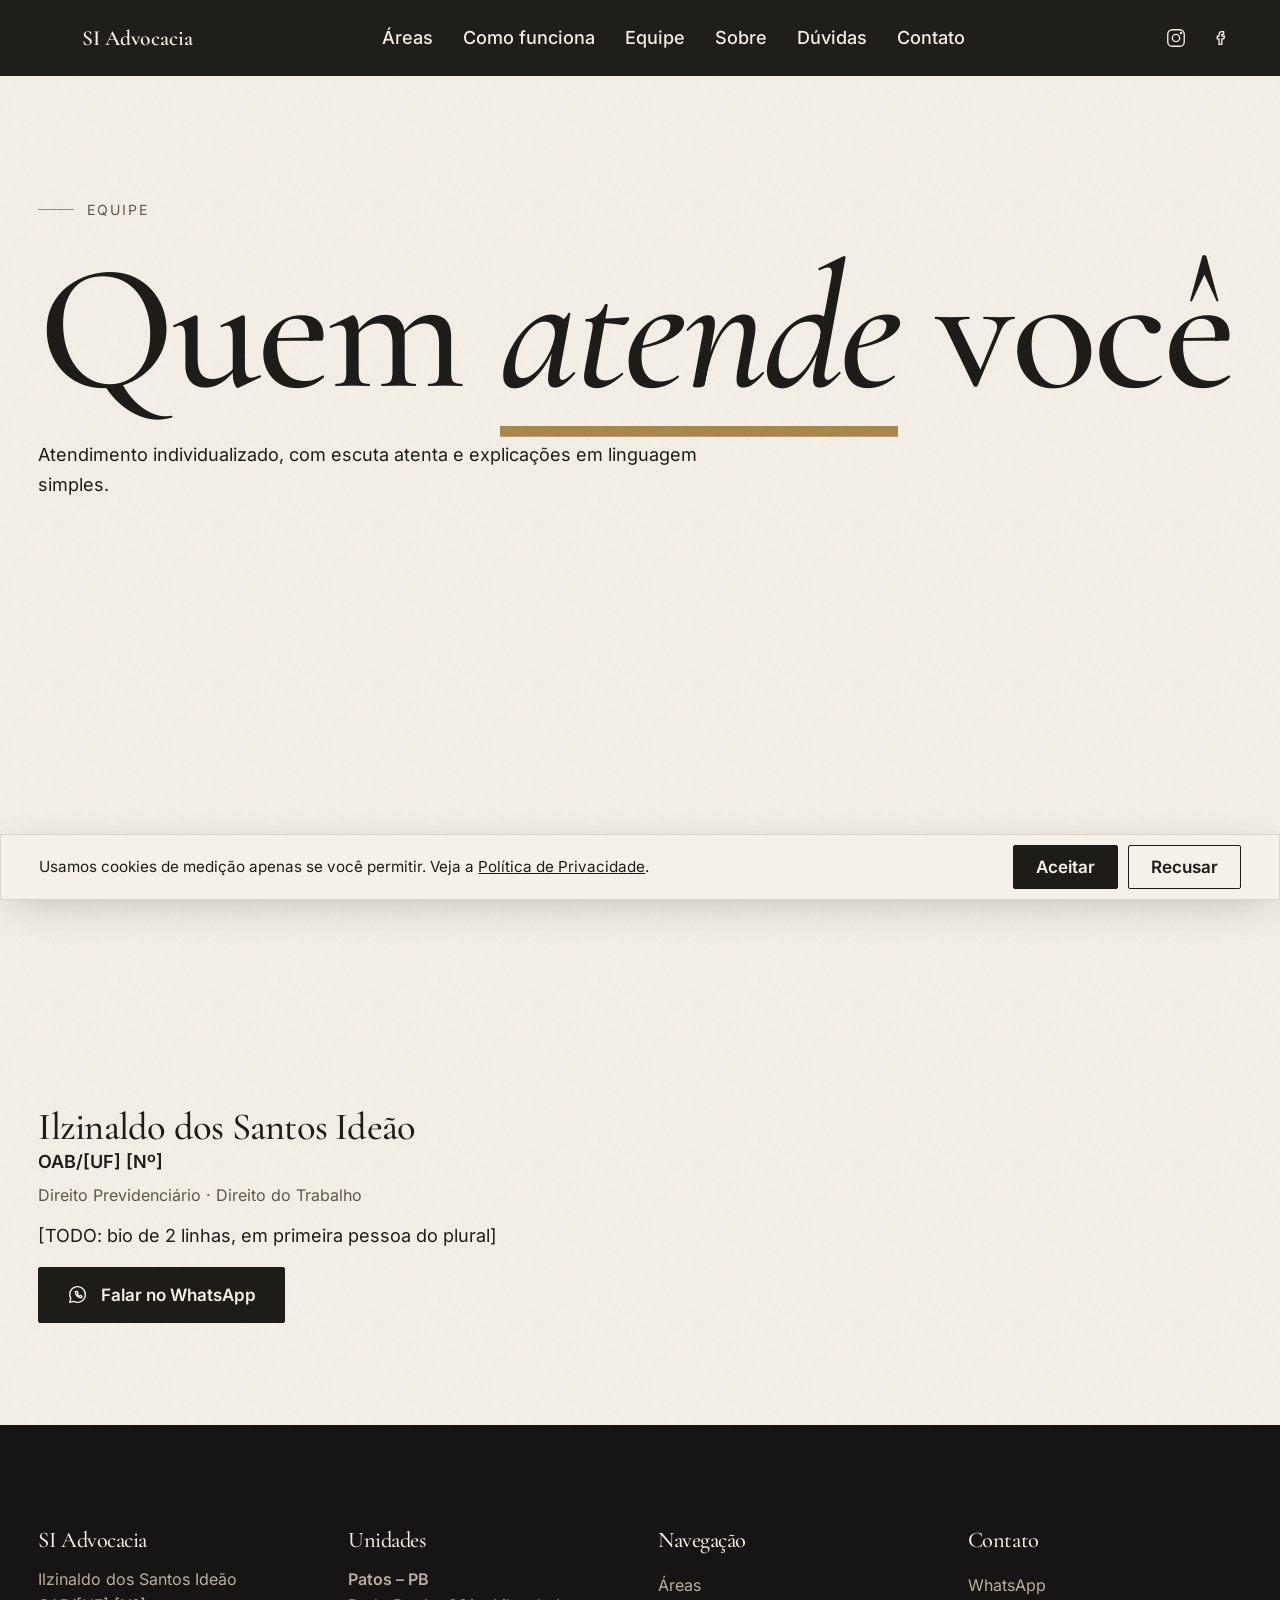
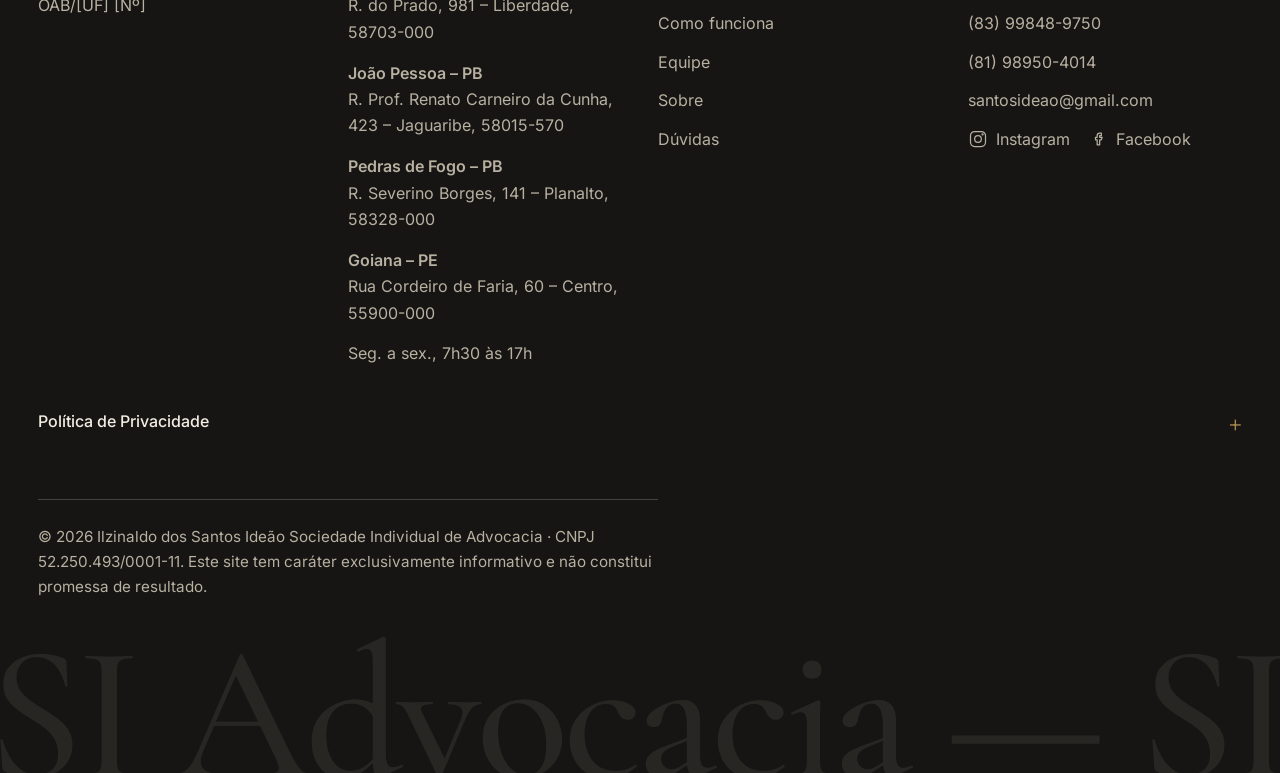
==== equipe.html @ 75f78289 "feat: landing page do escritório SI Advocacia (versão inicial) Site estático em HTML, CSS e JavaScri" ====
<!doctype html>
<html lang="pt-BR">
  <head>
    <meta charset="utf-8" />
    <meta name="viewport" content="width=device-width, initial-scale=1, viewport-fit=cover" />
    <title>Equipe | SI Advocacia – Patos-PB</title>
    <meta
      name="description"
      content="Conheça a equipe da SI Advocacia, em Direito Previdenciário e do Trabalho, com atendimento em Patos-PB e online."
    />
    <link rel="icon" href="assets/favicon.svg" type="image/svg+xml" />
    <link rel="stylesheet" href="css/fonts.css" />
    <link rel="stylesheet" href="css/tokens.css" />
    <link rel="stylesheet" href="css/base.css" />
    <link rel="stylesheet" href="css/sections.css" />
    <link rel="stylesheet" href="css/layout.css" />
    <link rel="stylesheet" href="css/motion.css" />
    <link rel="stylesheet" href="css/editorial.css" />
    <link rel="stylesheet" href="css/home.css" />
  </head>
  <body data-page="team">
    <noscript
      ><p style="padding: 16px">
        <a href="index.html">Início</a> · <a href="https://wa.me/5583998489750">WhatsApp</a>
      </p></noscript
    >
    <main id="main">
      <section class="page-h" aria-labelledby="h1">
        <div class="wrap">
          <p class="lab">Equipe</p>
          <h1 id="h1">Quem <em>atende</em> você</h1>
          <p style="margin-top: 1.5rem">
            Atendimento individualizado, com escuta atenta e explicações em linguagem simples.
          </p>
        </div>
      </section>
      <section style="padding-top: 0">
        <div class="wrap"><div class="team" id="team"></div></div>
      </section>
    </main>
    <script src="js/site.js" defer></script>
    <script src="js/layout.js" defer></script>
    <script src="js/team.js" defer></script>
    <script src="js/core.js" defer></script>
    <script src="js/ui.js" defer></script>
    <script src="js/cookies.js" defer></script>
    <script src="js/photos.js" defer></script>
  </body>
</html>
---- css/fonts.css ----
/* Fontes hospedadas no próprio site (sem depender do Google) */
@font-face {
  font-family: "Cormorant Garamond";
  font-style: normal;
  font-weight: 500;
  font-display: swap;
  src: url("../assets/fonts/cormorant-garamond-latin-500-normal.woff2") format("woff2");
}
@font-face {
  font-family: "Cormorant Garamond";
  font-style: normal;
  font-weight: 600;
  font-display: swap;
  src: url("../assets/fonts/cormorant-garamond-latin-600-normal.woff2") format("woff2");
}
@font-face {
  font-family: "Cormorant Garamond";
  font-style: italic;
  font-weight: 500;
  font-display: swap;
  src: url("../assets/fonts/cormorant-garamond-latin-500-italic.woff2") format("woff2");
}
@font-face {
  font-family: "Inter";
  font-style: normal;
  font-weight: 400;
  font-display: swap;
  src: url("../assets/fonts/inter-latin-400-normal.woff2") format("woff2");
}
@font-face {
  font-family: "Inter";
  font-style: normal;
  font-weight: 500;
  font-display: swap;
  src: url("../assets/fonts/inter-latin-500-normal.woff2") format("woff2");
}
@font-face {
  font-family: "Inter";
  font-style: normal;
  font-weight: 600;
  font-display: swap;
  src: url("../assets/fonts/inter-latin-600-normal.woff2") format("woff2");
}
---- css/tokens.css ----
/* Tokens: papel quente, grafite e dourado (identidade do escudo SI) */
:root {
  --bg: #f6f1e8;
  --bg-alt: #ece4d5;
  --ink: #1e1c19;
  --soft: #5e574c;
  --accent: #1e1c19;
  --on: #f6f1e8;
  --hd: #161513;
  --gold: #a8874d;
  --gold-t: #7a5f2e;
  --line: rgba(30, 28, 25, 0.14);
  --ph1: #efe7d8;
  --ph2: #e2d6bf;
  --ph3: #d2c3a5;
  --veil1: rgba(246, 241, 232, 0.4);
  --veil2: rgba(246, 241, 232, 0.86);
  --rm: 2px;
  --rl: 2px;
  --sh: 0 10px 40px -12px rgba(30, 28, 25, 0.28);
  --grain: url("data:image/svg+xml;utf8,<svg xmlns='http://www.w3.org/2000/svg' width='160' height='160'><filter id='n'><feTurbulence type='fractalNoise' baseFrequency='.8' numOctaves='2' stitchTiles='stitch'/><feColorMatrix values='0 0 0 0 .3 0 0 0 0 .25 0 0 0 0 .2 0 0 0 .07 0'/></filter><rect width='100%' height='100%' filter='url(%23n)'/></svg>");
}
@media (prefers-color-scheme: dark) {
  :root:not([data-theme="light"]) {
    --bg: #171512;
    --bg-alt: #201d19;
    --ink: #f3ede2;
    --soft: #b3aa9b;
    --accent: #f3ede2;
    --on: #1b1915;
    --gold-t: #cdb27c;
    --line: rgba(243, 237, 226, 0.16);
    --ph1: #262219;
    --ph2: #2e2a20;
    --ph3: #38332a;
    --veil1: rgba(23, 21, 18, 0.4);
    --veil2: rgba(23, 21, 18, 0.85);
  }
}
:root[data-theme="dark"] {
  --bg: #171512;
  --bg-alt: #201d19;
  --ink: #f3ede2;
  --soft: #b3aa9b;
  --accent: #f3ede2;
  --on: #1b1915;
  --gold-t: #cdb27c;
  --line: rgba(243, 237, 226, 0.16);
  --ph1: #262219;
  --ph2: #2e2a20;
  --ph3: #38332a;
  --veil1: rgba(23, 21, 18, 0.4);
  --veil2: rgba(23, 21, 18, 0.85);
}
---- css/base.css ----
* {
  box-sizing: border-box;
  margin: 0;
}
html {
  scroll-behavior: smooth;
  scroll-padding-top: 84px;
  height: 100%;
}
body {
  background: var(--bg);
  color: var(--ink);
  font:
    400 1.125rem/1.65 Inter,
    system-ui,
    sans-serif;
  -webkit-font-smoothing: antialiased;
  padding-top: env(safe-area-inset-top, 0px);
  min-height: 100%;
}
h1,
h2,
h3,
.serif {
  font-family: "Cormorant Garamond", Georgia, serif;
  font-weight: 500;
  line-height: 1.02;
  letter-spacing: -0.02em;
}
h1 {
  font-size: clamp(2.6rem, 8vw + 1rem, 7.5rem);
  line-height: 0.98;
}
h2 {
  font-size: clamp(2rem, 4.5vw + 1rem, 4.5rem);
}
h3 {
  font-size: clamp(1.35rem, 1.2vw + 1rem, 1.9rem);
  line-height: 1.15;
}
em {
  font-style: italic;
}
p {
  max-width: 62ch;
}
a {
  color: inherit;
}
:focus-visible {
  outline: 3px solid var(--accent);
  outline-offset: 3px;
}
.wrap {
  max-width: 1320px;
  margin: auto;
  padding-inline: clamp(20px, 5vw, 64px);
}
section {
  padding-block: clamp(72px, 12vw, 160px);
}
.lab {
  font-size: 0.875rem;
  letter-spacing: 0.14em;
  text-transform: uppercase;
  color: var(--soft);
  margin-bottom: 1.2rem;
  display: flex;
  gap: 0.8rem;
  align-items: center;
}
.lab:before {
  content: "";
  width: 36px;
  height: 1px;
  background: var(--gold);
}
.skip {
  position: absolute;
  left: -999px;
  top: 8px;
  background: var(--ink);
  color: var(--bg);
  padding: 12px 18px;
  border-radius: 2px;
  z-index: 99;
}
.skip:focus {
  left: 8px;
}
/* botões */
.btn {
  display: inline-flex;
  align-items: center;
  gap: 0.7rem;
  min-height: 56px;
  padding: 0 28px;
  border-radius: 2px;
  background: var(--accent);
  color: var(--on);
  font:
    600 1.0625rem Inter,
    sans-serif;
  text-decoration: none;
  border: 1.5px solid var(--accent);
  cursor: pointer;
  transition:
    transform 0.3s,
    box-shadow 0.3s;
}
.btn:hover {
  transform: translateY(-2px);
  box-shadow: var(--sh);
}
.btn svg {
  width: 22px;
  height: 22px;
  flex: none;
}
.btn.sec {
  background: transparent;
  color: inherit;
  border-color: currentColor;
}
.btn.inv {
  background: var(--bg);
  color: #1f4e5f;
  border-color: var(--bg);
}
.btn.sm {
  min-height: 48px;
  padding: 0 18px;
  font-size: 1rem;
}
.ico {
  fill: none;
  stroke: currentColor;
  stroke-width: 1.5;
  stroke-linecap: round;
  stroke-linejoin: round;
}
---- css/sections.css ----
/* header */
header {
  position: fixed;
  inset: 0 0 auto;
  z-index: 50;
  padding-top: env(safe-area-inset-top, 0px);
  transition:
    background 0.3s,
    box-shadow 0.3s;
}
header.solid {
  background: var(--bg);
  box-shadow: 0 1px 0 var(--line);
}
header:not(.solid) {
  background: linear-gradient(var(--veil2), transparent);
  color: var(--ink);
}
.hb {
  display: flex;
  align-items: center;
  justify-content: space-between;
  gap: 12px;
  min-height: 76px;
}
.logo {
  display: flex;
  align-items: center;
  gap: 10px;
  text-decoration: none;
  font:
    600 1.35rem "Cormorant Garamond",
    serif;
}
.logo svg {
  width: 34px;
  height: 40px;
}
nav ul {
  display: none;
  list-style: none;
  padding: 0;
  gap: 30px;
}
nav a.l {
  text-decoration: none;
  font-weight: 500;
  background: linear-gradient(currentColor, currentColor) 0 100%/0 1.5px no-repeat;
  transition: background-size 0.3s;
  padding-block: 8px;
}
nav a.l:hover {
  background-size: 100% 1.5px;
}
.mb {
  min-height: 48px;
  padding: 0 18px;
  border-radius: 2px;
  border: 1.5px solid currentColor;
  background: transparent;
  color: inherit;
  font:
    600 1rem Inter,
    sans-serif;
  cursor: pointer;
}
.hr {
  display: flex;
  gap: 10px;
  align-items: center;
}
#mp {
  position: fixed;
  inset: 0;
  background: var(--bg);
  color: var(--ink);
  z-index: 60;
  padding: calc(env(safe-area-inset-top, 0px) + 20px) 24px 24px;
  display: flex;
  flex-direction: column;
  gap: 6px;
  overflow: auto;
}
#mp[hidden] {
  display: none;
}
#mp a.l {
  display: flex;
  align-items: center;
  min-height: 64px;
  font:
    500 2rem "Cormorant Garamond",
    serif;
  border-bottom: 1px solid var(--line);
  text-decoration: none;
}
@media (min-width: 1024px) {
  nav ul {
    display: flex;
  }
  .mb {
    display: none;
  }
}
/* hero */
.hero {
  position: relative;
  min-height: 100svh;
  display: flex;
  align-items: flex-end;
  color: var(--ink);
  overflow: hidden;
  padding-block: 130px 40px;
}
.bg {
  position: absolute;
  inset: -10% 0;
  background: linear-gradient(165deg, var(--ph1), var(--ph2) 55%, var(--ph3));
} /* TODO: foto hero 16:9 (e 9:16 mobile): conversa acolhedora, luz natural, tons quentes */
.hero:after {
  content: "";
  position: absolute;
  inset: 0;
  background: linear-gradient(var(--veil1), var(--veil2));
}
.hero .wrap {
  position: relative;
  z-index: 2;
  width: 100%;
}
.hero p.sub {
  font-size: clamp(1.125rem, 1vw + 1rem, 1.4rem);
  margin: 1.6rem 0 2rem;
  max-width: 44ch;
}
.ln {
  display: block;
  overflow: hidden;
  padding-bottom: 0.08em;
}
.ln > span {
  display: block;
  transform: translateY(100%);
  animation: up 0.9s cubic-bezier(0.2, 0.7, 0.2, 1) forwards;
}
.ln:nth-child(2) > span {
  animation-delay: 0.12s;
}
.ln:nth-child(3) > span {
  animation-delay: 0.24s;
}
@keyframes up {
  to {
    transform: none;
  }
}
.ctas {
  display: flex;
  flex-wrap: wrap;
  gap: 14px;
}
.trust {
  list-style: none;
  padding: 0;
  margin-top: 3rem;
  padding-top: 1.5rem;
  border-top: 1px solid var(--soft);
  display: grid;
  gap: 12px;
  font-size: 1rem;
}
.trust li {
  display: flex;
  gap: 10px;
  align-items: center;
}
.trust svg {
  width: 24px;
  height: 24px;
  flex: none;
}
@media (min-width: 768px) {
  .trust {
    grid-template-columns: repeat(3, auto);
    justify-content: space-between;
  }
}
/* áreas */
.areas {
  display: grid;
  gap: 24px;
  margin-top: 3rem;
}
.card {
  background: var(--bg);
  border: 1px solid var(--line);
  border-radius: 2px;
  padding: clamp(24px, 4vw, 48px);
  transition:
    transform 0.3s,
    box-shadow 0.3s,
    border-color 0.3s;
  border-top: 3px solid var(--line);
}
.card:hover {
  transform: translateY(-4px);
  box-shadow: var(--sh);
  border-top-color: var(--gold);
}
.card .n {
  font:
    500 1.2rem "Cormorant Garamond",
    serif;
  color: var(--gold);
}
.card svg.big {
  width: 44px;
  height: 44px;
  margin-block: 12px;
  color: var(--accent);
}
.card p {
  color: var(--soft);
  margin: 0.8rem 0 1.4rem;
}
.card ul {
  list-style: none;
  padding: 0;
  margin-bottom: 2rem;
}
.card li {
  display: flex;
  justify-content: space-between;
  gap: 12px;
  padding: 14px 0;
  border-top: 1px solid var(--line);
}
.card li:after {
  content: "→";
  color: var(--gold);
}
.alt {
  background: var(--bg-alt);
}
@media (min-width: 900px) {
  .areas {
    grid-template-columns: 1fr 1fr;
  }
}
/* passos */
.steps {
  list-style: none;
  padding: 0;
  display: grid;
  gap: 36px;
  margin-top: 3.5rem;
  counter-reset: s;
}
.steps li {
  border-left: 1px solid var(--gold);
  padding-left: 24px;
}
.steps b {
  display: block;
  font:
    500 clamp(3.5rem, 6vw, 5.5rem)/1 "Cormorant Garamond",
    serif;
  color: transparent;
  -webkit-text-stroke: 1px var(--accent);
  margin-bottom: 0.4rem;
}
.steps p {
  color: var(--soft);
  margin-top: 0.5rem;
}
@media (min-width: 900px) {
  .steps {
    grid-template-columns: repeat(4, 1fr);
  }
}
/* pilares */
.pil {
  display: grid;
  gap: 20px;
  margin-top: 3rem;
}
.pil div {
  background: var(--bg);
  border-radius: 2px;
  padding: 32px;
  border: 1px solid var(--line);
}
.pil svg {
  width: 40px;
  height: 40px;
  color: var(--accent);
  margin-bottom: 12px;
}
.pil p {
  color: var(--soft);
  margin-top: 0.5rem;
}
@media (min-width: 768px) {
  .pil {
    grid-template-columns: 1fr 1fr;
  }
}
/* sobre */
.sob {
  display: grid;
  gap: 40px;
  align-items: center;
}
.ph {
  aspect-ratio: 4/5;
  border-radius: 2px;
  background: linear-gradient(160deg, var(--ph1), var(--ph3));
  display: grid;
  place-items: end start;
  padding: 20px;
  color: var(--ink);
  font-size: 0.95rem;
  max-width: 520px;
  width: 100%;
}
.oab {
  display: inline-block;
  margin-top: 1.4rem;
  padding: 12px 20px;
  border: 1px solid var(--gold);
  border-radius: 2px;
  font-weight: 600;
}
.sob p + p {
  margin-top: 1rem;
}
@media (min-width: 900px) {
  .sob {
    grid-template-columns: 5fr 6fr;
    gap: 80px;
  }
}
/* faq */
details {
  border-top: 1px solid var(--line);
}
details:last-child {
  border-bottom: 1px solid var(--line);
}
summary {
  list-style: none;
  cursor: pointer;
  min-height: 64px;
  display: flex;
  justify-content: space-between;
  align-items: center;
  gap: 16px;
  font:
    500 1.2rem Inter,
    sans-serif;
  padding: 14px 0;
}
summary::-webkit-details-marker {
  display: none;
}
summary:after {
  content: "+";
  font:
    400 2rem/1 "Cormorant Garamond",
    serif;
  color: var(--gold);
  transition: transform 0.3s;
}
details[open] summary:after {
  transform: rotate(45deg);
}
details p {
  padding-bottom: 24px;
  color: var(--soft);
}
.faq {
  max-width: 900px;
  margin-top: 3rem;
}
/* cta */
.cta {
  position: relative;
  overflow: hidden;
  background: var(--bg-alt);
  color: var(--ink);
  text-align: left;
}
.cta .bg {
  background: linear-gradient(160deg, var(--ph1), var(--ph2));
}
.cta:after {
  display: none;
}
.cta .wrap {
  position: relative;
  z-index: 2;
}
.cta h2 {
  max-width: 14ch;
  margin-bottom: 2rem;
}
/* contato */
.ct {
  display: grid;
  gap: 48px;
  margin-top: 3rem;
}
form {
  display: grid;
  gap: 18px;
}
label {
  font-weight: 600;
  display: block;
  margin-bottom: 6px;
}
input,
select,
textarea {
  width: 100%;
  min-height: 56px;
  padding: 12px 16px;
  border-radius: 2px;
  border: 1.5px solid var(--soft);
  background: var(--bg);
  color: var(--ink);
  font: inherit;
}
textarea {
  min-height: 120px;
}
.err {
  color: #b3261e;
  font-size: 1rem;
  min-height: 0;
}
@media (prefers-color-scheme: dark) {
  .err {
    color: #ff9a92;
  }
}
.chk {
  display: flex;
  gap: 12px;
  align-items: flex-start;
  font-weight: 400;
}
.chk input {
  width: 28px;
  min-height: 28px;
  flex: none;
  margin-top: 3px;
}
.hp {
  position: absolute;
  left: -9999px;
}
#st {
  font-weight: 600;
  min-height: 1.5em;
}
.info dt {
  font-size: 0.875rem;
  letter-spacing: 0.12em;
  text-transform: uppercase;
  color: var(--soft);
  margin-top: 1.4rem;
}
.info dd {
  margin: 0;
}
.info a {
  color: var(--accent);
  font-weight: 600;
}
.map {
  aspect-ratio: 16/10;
  border-radius: 2px;
  background: var(--bg-alt);
  margin-top: 1.5rem;
  overflow: hidden;
  display: grid;
  place-items: center;
  color: var(--soft);
  text-align: center;
  padding: 16px;
}
.map iframe {
  width: 100%;
  height: 100%;
  border: 0;
}
@media (min-width: 900px) {
  .ct {
    grid-template-columns: 1fr 1fr;
    gap: 80px;
  }
}
/* rodapé */
footer {
  background: var(--bg-alt);
  color: var(--ink);
  padding-top: clamp(64px, 8vw, 110px);
  overflow: hidden;
}
.fc {
  display: grid;
  gap: 36px;
}
footer h3 {
  font-size: 1.4rem;
  margin-bottom: 0.8rem;
}
footer p,
footer li {
  color: var(--soft);
  font-size: 1rem;
}
footer ul {
  list-style: none;
  padding: 0;
}
footer a {
  text-decoration: none;
  display: inline-block;
  padding-block: 6px;
}
footer a:hover {
  text-decoration: underline;
}
.aviso {
  margin-top: 3rem;
  padding-top: 1.5rem;
  border-top: 1px solid var(--line);
  font-size: 0.95rem;
}
.big {
  font:
    500 17.5vw/0.8 "Cormorant Garamond",
    serif;
  letter-spacing: -0.03em;
  white-space: nowrap;
  text-align: center;
  color: var(--ink);
  opacity: 0.09;
  margin-top: 2.5rem;
  margin-bottom: -0.1em;
  user-select: none;
}
#privacidade {
  margin-top: 1.5rem;
  border: 0;
}
#privacidade summary {
  min-height: 48px;
  font-size: 1rem;
}
#privacidade p {
  color: var(--soft);
  font-size: 0.95rem;
  padding-bottom: 12px;
}
@media (min-width: 900px) {
  .fc {
    grid-template-columns: repeat(4, 1fr);
  }
}
/* flutuante e cookies */
.fl {
  position: fixed;
  right: max(16px, env(safe-area-inset-right));
  bottom: calc(16px + env(safe-area-inset-bottom, 0px));
  z-index: 40;
  min-height: 60px;
  box-shadow: var(--sh);
  transform: translateY(140%);
  transition:
    transform 0.4s,
    bottom 0.3s;
}
.fl.on {
  transform: none;
}
body.cb .fl {
  bottom: calc(190px + env(safe-area-inset-bottom, 0px));
}
#ck {
  position: fixed;
  left: 12px;
  right: 12px;
  bottom: calc(12px + env(safe-area-inset-bottom, 0px));
  z-index: 70;
  background: var(--bg);
  border: 1px solid var(--line);
  border-radius: 2px;
  box-shadow: var(--sh);
  padding: 18px;
  display: grid;
  gap: 12px;
  max-width: 720px;
  font-size: 1rem;
}
#ck[hidden] {
  display: none;
}
#ck p {
  max-width: none;
}
#ck div {
  display: flex;
  gap: 10px;
}
#ck .btn {
  flex: 1;
  justify-content: center;
  min-height: 52px;
}
/* reveal */
.js .rv {
  opacity: 0;
  transform: translateY(24px);
  transition:
    opacity 0.8s cubic-bezier(0.2, 0.7, 0.2, 1),
    transform 0.8s cubic-bezier(0.2, 0.7, 0.2, 1);
}
.js .rv.in {
  opacity: 1;
  transform: none;
}
@media (prefers-reduced-motion: reduce) {
  html {
    scroll-behavior: auto;
  }
  * {
    transition: none !important;
  }
  .ln > span {
    animation: none;
    transform: none;
  }
  .js .rv {
    opacity: 1;
    transform: none;
  }
  .bg {
    inset: 0;
  }
}
[data-offices] {
  list-style: none;
  padding: 0;
}
[data-offices] li {
  margin-bottom: 0.9rem;
  font-size: 1rem;
}
---- css/layout.css ----
/* Layout amplo e assimétrico, cabeçalho escuro da marca, rodapé escuro, equipe */
.wrap {
  max-width: 1560px;
  padding-inline: clamp(16px, 3vw, 40px);
}
section {
  padding-block: clamp(56px, 8vw, 112px);
}
h2 {
  max-width: 18ch;
}
header,
header.solid,
header:not(.solid) {
  background: rgba(22, 21, 19, 0.96);
  color: #f3ede2;
}
.soc {
  display: none;
}
.soc a {
  display: inline-flex;
  gap: 6px;
  align-items: center;
  min-height: 44px;
  padding: 0 10px;
  text-decoration: none;
  font-size: 1rem;
}
@media (min-width: 1180px) {
  header .soc {
    display: flex;
  }
}
#mp .soc {
  display: flex;
  flex-wrap: wrap;
  margin-top: auto;
}
.card .n {
  color: var(--gold-t);
}
footer {
  background: var(--hd);
  color: #f3ede2;
}
footer p,
footer li,
#privacidade p {
  color: #b8b0a1;
}
.big {
  color: #f3ede2;
  opacity: 0.08;
}
.aviso {
  border-top-color: rgba(240, 240, 238, 0.2);
}
.more {
  margin-top: clamp(40px, 6vw, 80px);
}
.more h3 {
  margin-bottom: 1.2rem;
}
.mini {
  display: grid;
  gap: 16px;
}
.mini article {
  background: var(--bg);
  border: 1px solid var(--line);
  padding: 24px;
  border-radius: 2px;
}
.mini p {
  color: var(--soft);
  margin: 0.5rem 0 1.2rem;
  font-size: 1rem;
}
.bg video {
  position: absolute;
  inset: 0;
  width: 100%;
  height: 100%;
  object-fit: cover;
  opacity: 0;
  transition: opacity 0.9s;
}
.bg video.on {
  opacity: 1;
}
.vbtn {
  position: absolute;
  right: clamp(16px, 3vw, 40px);
  top: 96px;
  z-index: 3;
  min-height: 44px;
  padding: 0 16px;
  background: var(--bg);
  color: var(--ink);
  border: 1.5px solid var(--ink);
  border-radius: 2px;
  font:
    600 1rem Inter,
    sans-serif;
  cursor: pointer;
}
.vbtn[hidden] {
  display: none;
}
.page-h {
  padding-top: calc(96px + clamp(40px, 8vw, 120px));
  padding-bottom: 0;
}
.page-h h1 {
  font-size: clamp(3.5rem, 14vw, 14rem);
}
.team {
  display: grid;
  gap: clamp(24px, 4vw, 56px);
}
.mem .ph {
  margin-bottom: 1.2rem;
  max-width: none;
}
.mem h2 {
  font-size: clamp(1.6rem, 2vw + 1rem, 2.4rem);
  max-width: none;
}
.oabl {
  font-weight: 600;
}
.ar {
  color: var(--soft);
  font-size: 1rem;
  margin: 0.3rem 0 0.8rem;
}
.mem .btn {
  margin-top: 1rem;
}
@media (min-width: 900px) {
  .mini {
    grid-template-columns: repeat(3, 1fr);
  }
  .areas {
    grid-template-columns: 7fr 6fr;
    align-items: start;
  }
  .areas > .card:nth-child(2) {
    margin-top: clamp(40px, 7vw, 120px);
  }
  .pil {
    grid-template-columns: repeat(12, 1fr);
  }
  .pil > div:nth-child(1),
  .pil > div:nth-child(4) {
    grid-column: span 7;
  }
  .pil > div:nth-child(2),
  .pil > div:nth-child(3) {
    grid-column: span 5;
  }
  .sob {
    grid-template-columns: 7fr 5fr;
    gap: clamp(32px, 6vw, 96px);
  }
  .ph {
    max-width: none;
  }
  .steps li:nth-child(even) {
    margin-top: 48px;
  }
  .team {
    grid-template-columns: repeat(12, 1fr);
  }
  .mem {
    grid-column: span 5;
  }
  .mem:nth-child(even) {
    grid-column: 8 / span 5;
    margin-top: 80px;
  }
}

/* Link de texto discreto (CTA dentro dos cards de área) */
.link {
  display: inline-flex;
  align-items: center;
  gap: 0.6rem;
  min-height: 48px;
  font-weight: 600;
  color: var(--ink);
  text-decoration: none;
  border-bottom: 1.5px solid var(--gold);
}
.link span {
  transition: transform 0.3s;
}
.link:hover span,
.link:focus-visible span {
  transform: translateX(6px);
}

/* Redes sociais só com ícone (header e menu) */
.soc a[aria-label] {
  width: 44px;
  justify-content: center;
  padding: 0;
}
.soc svg {
  width: 22px;
  height: 22px;
}

/* Botão flutuante some quando a página já mostra um botão de WhatsApp */
.fl.away {
  transform: translateY(140%);
  visibility: hidden;
}
---- css/motion.css ----
/* Animações (só transform/opacity; desligadas com prefers-reduced-motion) */
@view-transition {
  navigation: auto;
}
h1 em {
  background: linear-gradient(var(--gold), var(--gold)) 0 100%/0 0.06em no-repeat;
  animation: ul 0.7s 0.5s cubic-bezier(0.2, 0.7, 0.2, 1) forwards;
}
@keyframes ul {
  to {
    background-size: 100% 0.06em;
  }
}
.js .mask {
  clip-path: inset(0 0 100% 0);
  transition:
    clip-path 0.8s cubic-bezier(0.2, 0.7, 0.2, 1),
    opacity 0.6s;
}
.js .mask.in {
  clip-path: inset(0);
}
.card:hover,
.card:focus-within {
  transform: translateY(-6px) scale(1.01);
}
.card li:after {
  transition: transform 0.3s;
}
.card:hover li:after,
.card:focus-within li:after {
  transform: translateX(6px);
}
#mp:not([hidden]) a.l {
  animation: cas 0.5s cubic-bezier(0.2, 0.7, 0.2, 1) both;
}
#mp a.l:nth-of-type(2) {
  animation-delay: 0.05s;
}
#mp a.l:nth-of-type(3) {
  animation-delay: 0.1s;
}
#mp a.l:nth-of-type(4) {
  animation-delay: 0.15s;
}
#mp a.l:nth-of-type(5) {
  animation-delay: 0.2s;
}
#mp a.l:nth-of-type(6) {
  animation-delay: 0.25s;
}
@keyframes cas {
  from {
    opacity: 0;
    transform: translateY(16px);
  }
}
@supports (animation-timeline: view()) {
  .js .steps li.rv {
    opacity: 1;
    transform: none;
    transition: none;
  }
  .steps li {
    animation: lit linear both;
    animation-timeline: view();
    animation-range: entry 10% cover 40%;
  }
  @keyframes lit {
    from {
      opacity: 0.25;
      border-left-color: var(--line);
    }
    to {
      opacity: 1;
      border-left-color: var(--gold);
    }
  }
}
@media (prefers-reduced-motion: reduce) {
  @view-transition {
    navigation: none;
  }
  h1 em {
    animation: none;
    background-size: 100% 0.06em;
  }
  .js .mask {
    clip-path: none;
  }
  .steps li,
  #mp a.l {
    animation: none !important;
    opacity: 1;
  }
  .fg {
    transform: none !important;
  }
}

/* Desempenho: entradas mais rápidas e camadas em movimento promovidas à GPU */
.ln > span {
  animation-duration: 0.6s;
}
.js .rv {
  transition-duration: 0.6s;
}
.bg,
.fg {
  will-change: transform;
}
---- css/editorial.css ----
/* Linguagem editorial: seções escuras, nome gigante, linhas de áreas e barras de processo */

/* Seção escura (reaproveita os tokens, trocando só as cores) */
.dark {
  --bg: #161513;
  --ink: #f3ede2;
  --soft: #b8b0a1;
  --line: rgba(240, 240, 238, 0.2);
  --accent: #f3ede2;
  --on: #1e1c19;
  --gold-t: #cdb27c;
  background: var(--bg);
  color: var(--ink);
}
.cta.dark .bg {
  background: linear-gradient(160deg, #1b1b1e, #2a2a2e);
}

/* Áreas de atuação em linhas grandes */
.rows {
  list-style: none;
  padding: 0;
  margin-top: clamp(32px, 5vw, 64px);
}
.row {
  display: grid;
  gap: 12px;
  padding-block: clamp(24px, 3.5vw, 44px);
  border-top: 1px solid var(--line);
}
.row:last-child {
  border-bottom: 1px solid var(--line);
}
.row h3 {
  font-size: clamp(2rem, 4.2vw, 4rem);
  line-height: 1.02;
  transition: transform 0.4s cubic-bezier(0.2, 0.7, 0.2, 1);
}
.row:hover h3 {
  transform: translateX(12px);
}
.tags {
  color: var(--soft);
  font-size: 1rem;
  max-width: 46ch;
}

/* Como funciona: barras empilhadas, do claro ao dourado */
.bars {
  list-style: none;
  padding: 0;
  margin-top: clamp(32px, 5vw, 64px);
  display: grid;
  gap: 8px;
}
.bars li {
  display: grid;
  gap: 4px;
  align-items: center;
  padding: clamp(18px, 2.4vw, 28px) clamp(20px, 3vw, 40px);
  color: #1e1c19;
  border-radius: 2px;
}
.bars li:nth-child(1) {
  background: #e9e2d3;
}
.bars li:nth-child(2) {
  background: #d9cdb4;
}
.bars li:nth-child(3) {
  background: #c6b38f;
}
.bars li:nth-child(4) {
  background: #a88b55;
}
.bt {
  font:
    500 clamp(1.5rem, 2.6vw, 2.4rem) / 1.1 "Cormorant Garamond",
    Georgia,
    serif;
}
.bars b {
  font:
    500 clamp(2.6rem, 6vw, 5rem) / 1 "Cormorant Garamond",
    Georgia,
    serif;
  opacity: 0.55;
  justify-self: end;
}

/* Rodapé: nome repetido e cortado na borda */
.big {
  font-size: 15vw;
  text-align: left;
  margin-left: -1vw;
}

@media (min-width: 900px) {
  .row {
    grid-template-columns: 6fr 5fr 2fr;
    align-items: center;
    gap: clamp(16px, 3vw, 48px);
  }
  .row .link {
    justify-self: end;
    text-align: right;
  }
  .bars li {
    grid-template-columns: 4fr 5fr 2fr;
    gap: 24px;
  }
}
@media (prefers-reduced-motion: reduce) {
  .row h3 {
    transition: none;
  }
  .row:hover h3 {
    transform: none;
  }
}
---- css/home.css ----
/* Home: papel com textura, hero com ficha de atendimento e seção "Qual é a sua situação?" */

body {
  background-color: var(--bg);
  background-image: var(--grain);
}

/* ---------- Hero ---------- */
.hero {
  align-items: center;
  padding-block: 120px 48px;
}
.hero-grid {
  display: grid;
  gap: 40px;
  align-items: center;
}
.hero h1 {
  font-size: clamp(2.6rem, 5vw + 0.6rem, 5.8rem);
}
.eyebrow {
  font-size: 0.9rem;
  letter-spacing: 0.14em;
  text-transform: uppercase;
  color: var(--gold-t);
  margin-bottom: 1.4rem;
  font-weight: 600;
}
.crest {
  position: absolute;
  right: -8vw;
  bottom: -14vw;
  width: min(48vw, 680px);
  z-index: 1;
  fill: none;
  stroke: var(--gold);
  stroke-width: 0.4;
  opacity: 0.45;
  pointer-events: none;
}
.ficha {
  position: relative;
  width: 100%;
  max-width: 420px;
  justify-self: end;
  transform: rotate(2deg);
}
.ficha::before {
  content: "";
  position: absolute;
  inset: 0;
  background: #efe6d4;
  border-radius: 2px;
  box-shadow: var(--sh);
  transform: rotate(-5deg) translate(-12px, 10px);
}
.ficha-card {
  position: relative;
  padding: 28px 28px 24px;
  background: #fffdf8;
  color: #1e1c19;
  border-top: 3px solid var(--gold);
  border-radius: 2px;
  box-shadow: 0 24px 60px -24px rgba(30, 28, 25, 0.45);
}
.ficha-kicker {
  font-size: 0.85rem;
  letter-spacing: 0.14em;
  text-transform: uppercase;
  color: #7a5f2e;
  font-weight: 600;
}
.ficha-title {
  font:
    500 2.2rem/1.1 "Cormorant Garamond",
    Georgia,
    serif;
  margin: 0.2rem 0 1rem;
}
.ficha ul {
  list-style: none;
  padding: 0;
}
.ficha li {
  display: flex;
  gap: 12px;
  align-items: center;
  padding: 12px 0;
  border-bottom: 1px dashed rgba(30, 28, 25, 0.2);
}
.ficha li svg {
  flex: none;
  width: 24px;
  height: 24px;
  padding: 4px;
  border-radius: 50%;
  background: #a8874d;
  color: #fffdf8;
}
.ficha-note {
  margin-top: 1rem;
  font-size: 1rem;
  color: #5e574c;
  font-style: italic;
}

/* ---------- Qual é a sua situação? ---------- */
.sit {
  display: grid;
  gap: clamp(28px, 5vw, 72px);
}
.sit-lead {
  color: var(--soft);
  margin: 1.2rem 0 1.8rem;
}
.sit-choose {
  display: grid;
  gap: 12px;
}
.sit-btn {
  display: grid;
  gap: 4px;
  min-height: 84px;
  padding: 18px 22px;
  text-align: left;
  font: inherit;
  color: var(--ink);
  background: var(--bg);
  border: 1.5px solid var(--line);
  border-radius: 2px;
  cursor: pointer;
  transition:
    background 0.25s,
    color 0.25s,
    transform 0.25s;
}
.sit-btn b {
  font:
    500 1.5rem/1.15 "Cormorant Garamond",
    Georgia,
    serif;
}
.sit-btn span {
  font-size: 1rem;
  color: var(--soft);
}
.sit-btn:hover {
  transform: translateX(6px);
}
.sit-btn[aria-pressed="true"] {
  background: var(--ink);
  color: var(--bg);
  border-color: var(--ink);
}
.sit-btn[aria-pressed="true"] span {
  color: inherit;
  opacity: 0.8;
}
.sit-panel {
  padding: clamp(24px, 4vw, 48px);
  background: var(--bg-alt);
  border-top: 3px solid var(--gold);
  border-radius: 2px;
}
.sit-panel h3 {
  margin-bottom: 0.8rem;
}
.sit-panel > p {
  color: var(--soft);
}
.sit-panel h4 {
  margin: 1.6rem 0 0.4rem;
  font-size: 0.9rem;
  letter-spacing: 0.14em;
  text-transform: uppercase;
  color: var(--gold-t);
}
.sit-panel ul {
  list-style: none;
  padding: 0;
  margin-bottom: 1.8rem;
}
.sit-panel li {
  padding: 12px 0 12px 28px;
  border-bottom: 1px solid var(--line);
  background: radial-gradient(circle, var(--gold) 4px, transparent 5px) 6px 50% / 14px 14px
    no-repeat;
}

/* ---------- Banner de cookies e botão flutuante ---------- */
.fl:not(.on) {
  visibility: hidden;
}
#ck {
  left: 0;
  right: 0;
  bottom: 0;
  max-width: none;
  display: flex;
  flex-wrap: wrap;
  align-items: center;
  justify-content: space-between;
  gap: 12px 24px;
  padding: 10px clamp(16px, 3vw, 40px) calc(10px + env(safe-area-inset-bottom, 0px));
  font-size: 0.95rem;
  border-radius: 0;
}
#ck .btn {
  flex: none;
  min-height: 44px;
  padding: 0 22px;
}

@media (min-width: 900px) {
  .hero-grid {
    grid-template-columns: 7fr 5fr;
    gap: clamp(32px, 5vw, 96px);
  }
  .sit {
    grid-template-columns: 5fr 7fr;
    align-items: start;
  }
  .fl {
    display: none;
  }
}
@media (prefers-reduced-motion: reduce) {
  .sit-btn,
  .ficha {
    transition: none;
    transform: none;
  }
  .sit-btn:hover {
    transform: none;
  }
}

/* Redes sociais do rodapé e do contato: ícone com espaço antes do nome */
footer [data-social] a,
.info [data-social] a {
  display: inline-flex;
  align-items: center;
  gap: 8px;
  margin-right: 18px;
}

/* ---------- Fotos (aparecem quando o arquivo existe em assets/img) ---------- */
[data-photo].has-photo {
  background-size: cover;
  background-position: center;
}
.ph.has-photo {
  color: transparent;
}
.bg.has-photo {
  filter: saturate(0.8) sepia(0.1);
}
.photo-grid {
  display: grid;
  gap: 12px;
  margin-top: clamp(28px, 4vw, 56px);
}
.shot {
  min-height: 260px;
  border-radius: 2px;
  background-color: var(--ph2);
  filter: saturate(0.85) sepia(0.08);
}
.shot:not(.has-photo) {
  display: none;
}
@media (min-width: 900px) {
  .photo-grid {
    grid-template-columns: 7fr 5fr;
  }
  .s1 {
    grid-row: span 2;
    min-height: 540px;
  }
}



/* ---------- Contato ---------- */
#contato {
  padding-block: clamp(48px, 6vw, 88px);
}
.ct {
  gap: clamp(28px, 4vw, 64px);
  margin-top: clamp(24px, 3vw, 40px);
  align-items: start;
}
.cform {
  display: grid;
  grid-template-columns: 1fr;
  gap: 14px 16px;
  align-content: start;
}
.cform label {
  margin-bottom: 4px;
  font-size: 1rem;
}
.cform .chk {
  margin-bottom: 0;
  font-weight: 400;
}
.cform .chk a {
  color: var(--accent);
}
.cform input,
.cform select,
.cform textarea {
  min-height: 52px;
  padding: 10px 14px;
}
.cform .chk input {
  min-height: 28px;
  padding: 0;
}
.cform textarea {
  min-height: 96px;
  resize: vertical;
}
.cform .err {
  min-height: 0;
  margin-top: 4px;
}
.cform .err:empty {
  display: none;
}
.cform-actions {
  display: flex;
  flex-wrap: wrap;
  align-items: center;
  gap: 12px 20px;
}
.cform-actions .btn {
  min-height: 52px;
  padding: 0 24px;
}
#st {
  margin: 0;
  min-height: 0;
  font-weight: 600;
}
.cinfo dl {
  display: grid;
  gap: 16px;
}
.cinfo dt {
  font-size: 0.85rem;
  letter-spacing: 0.12em;
  text-transform: uppercase;
  color: var(--soft);
}
.cinfo dd {
  margin: 2px 0 0;
}
.cinfo dd a {
  color: var(--accent);
  font-weight: 600;
}
.cinfo .map {
  aspect-ratio: 16 / 9;
  margin: 20px 0 8px;
}

@media (min-width: 900px) {
  .ct {
    grid-template-columns: 7fr 5fr;
  }
  .cform {
    grid-template-columns: 1fr 1fr;
  }
  .cform .full {
    grid-column: 1 / -1;
  }
}
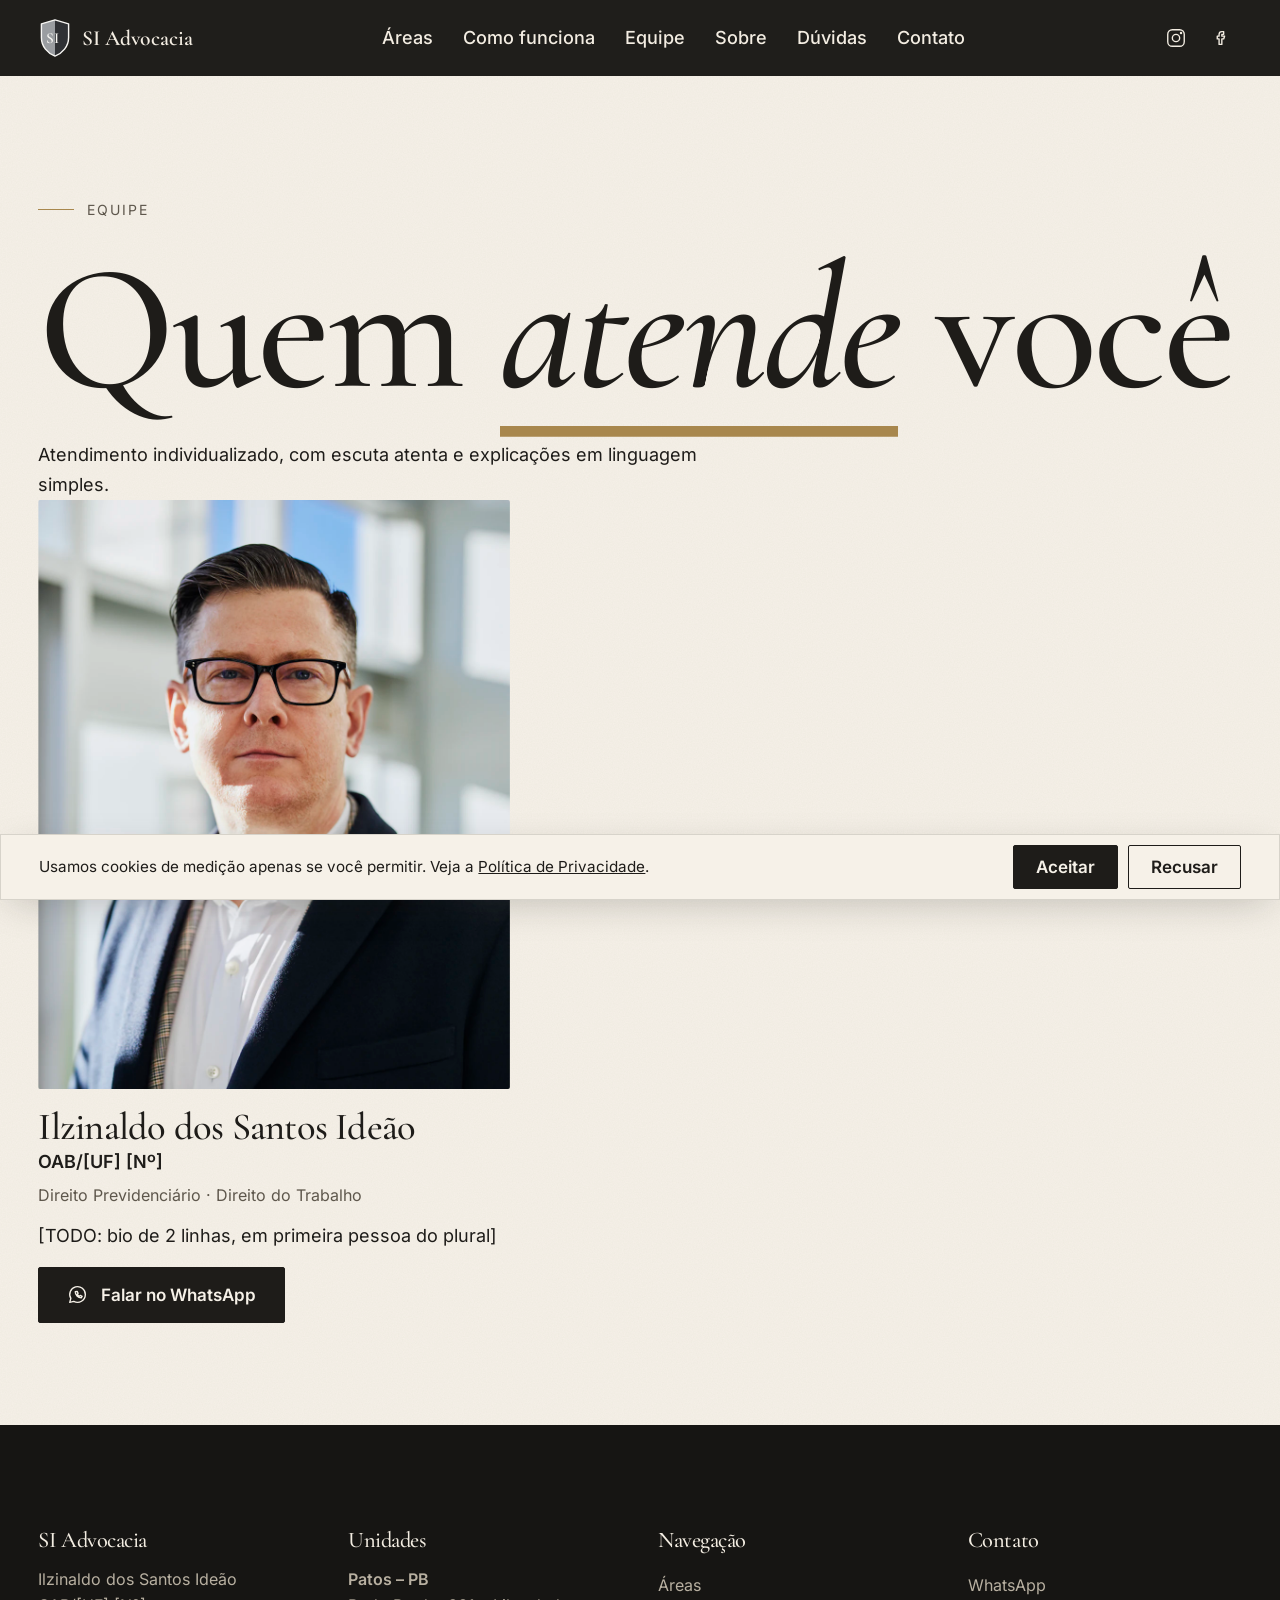
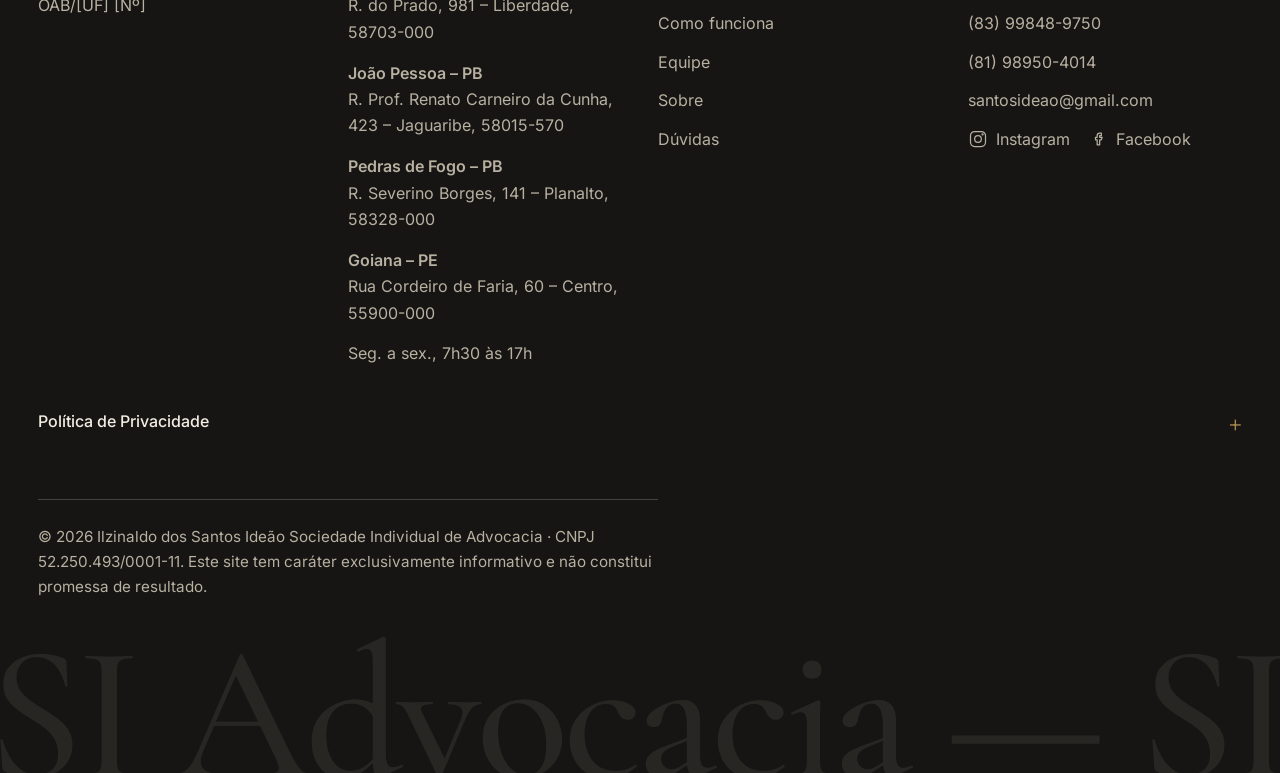
==== commit 9929fb60: "fix: corrige erros do console e fotos que não apareciam - Vídeo do topo: só é carregado quando SITE." ====
--- a/equipe.html
+++ b/equipe.html
@@ -10,6 +10,9 @@
     />
     <link rel="icon" href="assets/favicon.svg" type="image/svg+xml" />
     <link rel="stylesheet" href="css/fonts.css" />
+    <script>
+      document.documentElement.classList.add("js");
+    </script>
     <link rel="stylesheet" href="css/tokens.css" />
     <link rel="stylesheet" href="css/base.css" />
     <link rel="stylesheet" href="css/sections.css" />
--- a/css/base.css
+++ b/css/base.css
@@ -1,6 +1,9 @@
 * {
   box-sizing: border-box;
   margin: 0;
+}
+[hidden] {
+  display: none !important;
 }
 html {
   scroll-behavior: smooth;
--- a/css/sections.css
+++ b/css/sections.css
@@ -80,9 +80,6 @@
   flex-direction: column;
   gap: 6px;
   overflow: auto;
-}
-#mp[hidden] {
-  display: none;
 }
 #mp a.l {
   display: flex;
@@ -605,9 +602,6 @@
   max-width: 720px;
   font-size: 1rem;
 }
-#ck[hidden] {
-  display: none;
-}
 #ck p {
   max-width: none;
 }
--- a/css/layout.css
+++ b/css/layout.css
@@ -105,9 +105,6 @@
     sans-serif;
   cursor: pointer;
 }
-.vbtn[hidden] {
-  display: none;
-}
 .page-h {
   padding-top: calc(96px + clamp(40px, 8vw, 120px));
   padding-bottom: 0;
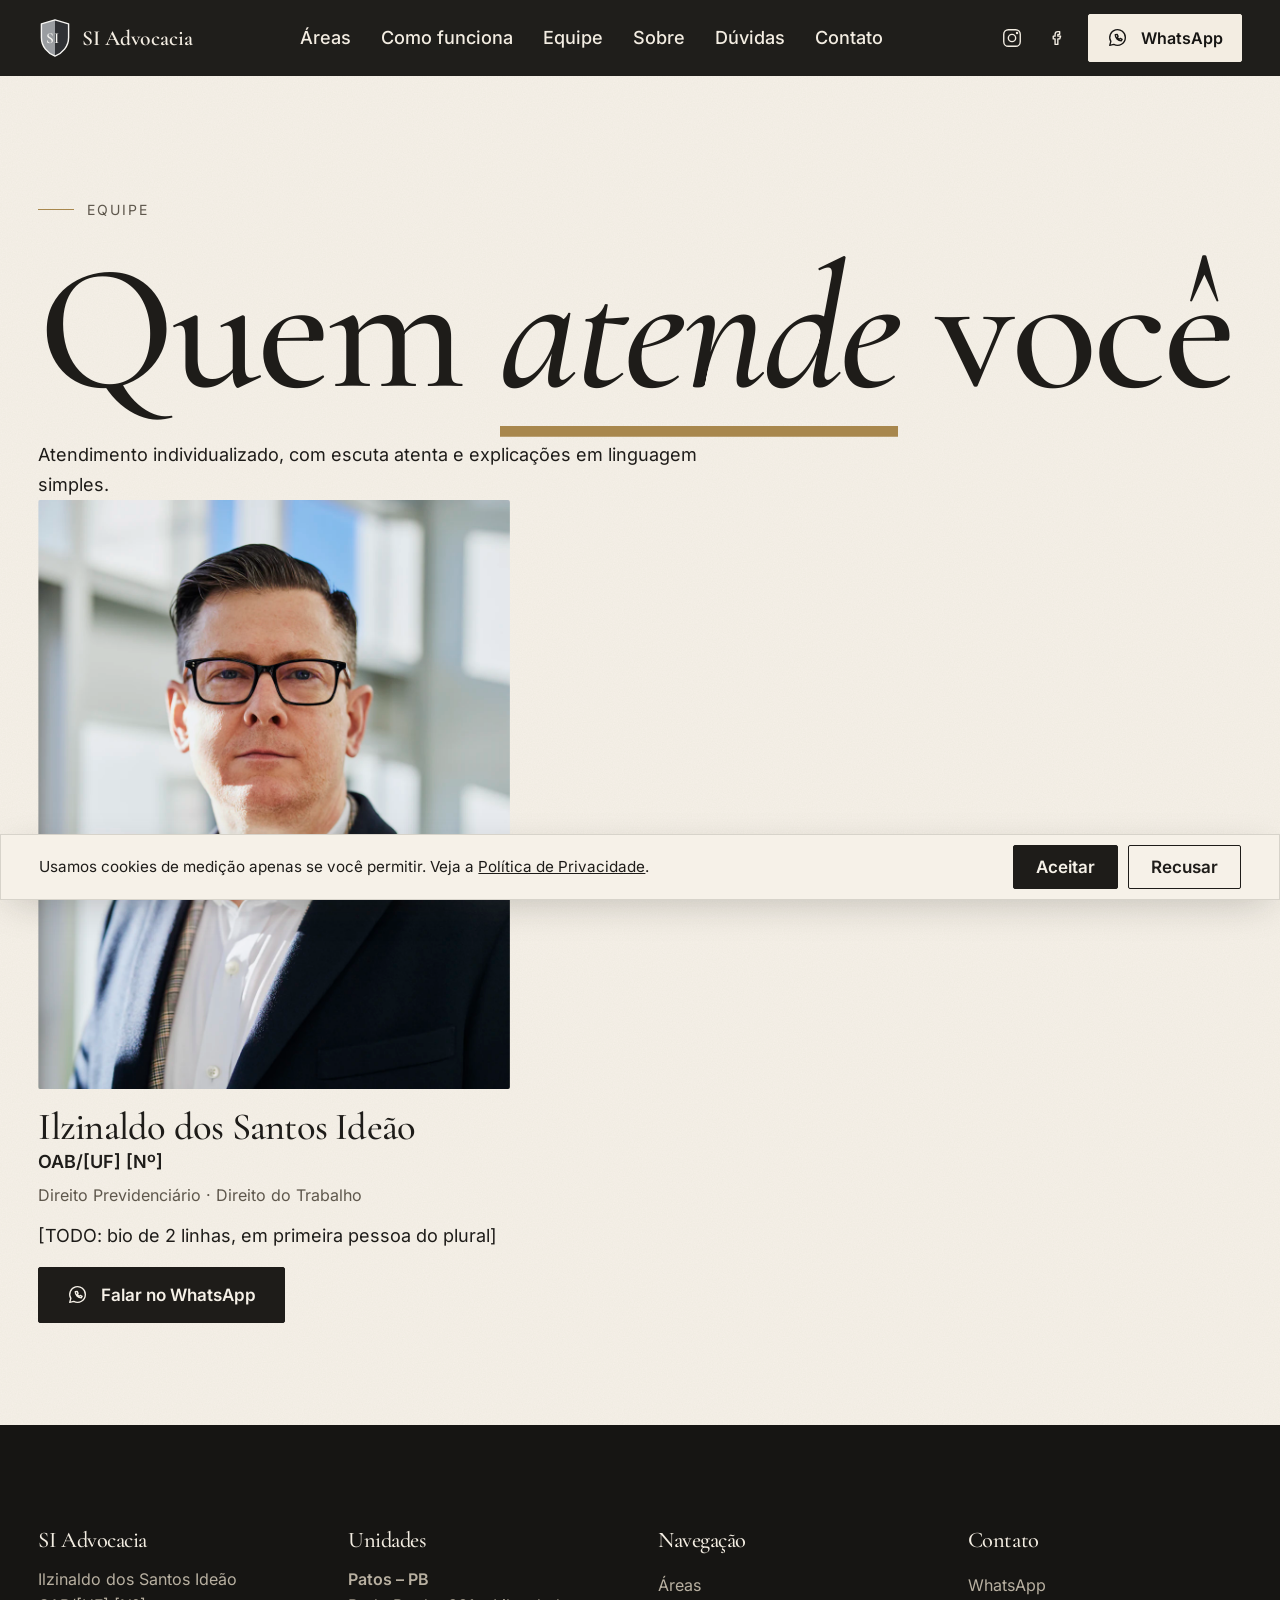
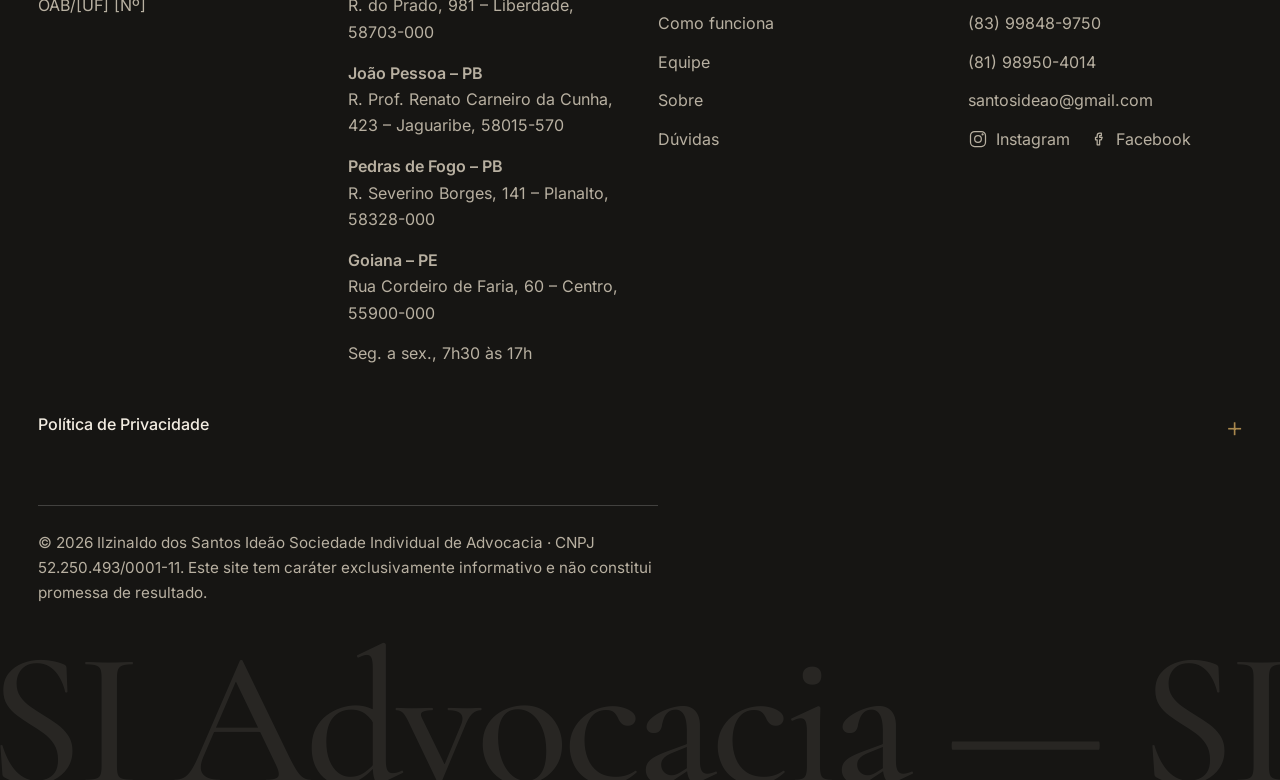
==== commit e21e575c: "style: melhora legibilidade e destaca as ações principais Ajustes de layout guiados por princípios d" ====
--- a/equipe.html
+++ b/equipe.html
@@ -8,6 +8,7 @@
       name="description"
       content="Conheça a equipe da SI Advocacia, em Direito Previdenciário e do Trabalho, com atendimento em Patos-PB e online."
     />
+    <meta name="theme-color" content="#161513" />
     <link rel="icon" href="assets/favicon.svg" type="image/svg+xml" />
     <link rel="stylesheet" href="css/fonts.css" />
     <script>
--- a/css/base.css
+++ b/css/base.css
@@ -23,8 +23,7 @@
 }
 h1,
 h2,
-h3,
-.serif {
+h3 {
   font-family: "Cormorant Garamond", Georgia, serif;
   font-weight: 500;
   line-height: 1.02;
@@ -125,11 +124,6 @@
   color: inherit;
   border-color: currentColor;
 }
-.btn.inv {
-  background: var(--bg);
-  color: #1f4e5f;
-  border-color: var(--bg);
-}
 .btn.sm {
   min-height: 48px;
   padding: 0 18px;
--- a/css/sections.css
+++ b/css/sections.css
@@ -182,98 +182,8 @@
     justify-content: space-between;
   }
 }
-/* áreas */
-.areas {
-  display: grid;
-  gap: 24px;
-  margin-top: 3rem;
-}
-.card {
-  background: var(--bg);
-  border: 1px solid var(--line);
-  border-radius: 2px;
-  padding: clamp(24px, 4vw, 48px);
-  transition:
-    transform 0.3s,
-    box-shadow 0.3s,
-    border-color 0.3s;
-  border-top: 3px solid var(--line);
-}
-.card:hover {
-  transform: translateY(-4px);
-  box-shadow: var(--sh);
-  border-top-color: var(--gold);
-}
-.card .n {
-  font:
-    500 1.2rem "Cormorant Garamond",
-    serif;
-  color: var(--gold);
-}
-.card svg.big {
-  width: 44px;
-  height: 44px;
-  margin-block: 12px;
-  color: var(--accent);
-}
-.card p {
-  color: var(--soft);
-  margin: 0.8rem 0 1.4rem;
-}
-.card ul {
-  list-style: none;
-  padding: 0;
-  margin-bottom: 2rem;
-}
-.card li {
-  display: flex;
-  justify-content: space-between;
-  gap: 12px;
-  padding: 14px 0;
-  border-top: 1px solid var(--line);
-}
-.card li:after {
-  content: "→";
-  color: var(--gold);
-}
 .alt {
   background: var(--bg-alt);
-}
-@media (min-width: 900px) {
-  .areas {
-    grid-template-columns: 1fr 1fr;
-  }
-}
-/* passos */
-.steps {
-  list-style: none;
-  padding: 0;
-  display: grid;
-  gap: 36px;
-  margin-top: 3.5rem;
-  counter-reset: s;
-}
-.steps li {
-  border-left: 1px solid var(--gold);
-  padding-left: 24px;
-}
-.steps b {
-  display: block;
-  font:
-    500 clamp(3.5rem, 6vw, 5.5rem)/1 "Cormorant Garamond",
-    serif;
-  color: transparent;
-  -webkit-text-stroke: 1px var(--accent);
-  margin-bottom: 0.4rem;
-}
-.steps p {
-  color: var(--soft);
-  margin-top: 0.5rem;
-}
-@media (min-width: 900px) {
-  .steps {
-    grid-template-columns: repeat(4, 1fr);
-  }
 }
 /* pilares */
 .pil {
@@ -379,28 +289,6 @@
   max-width: 900px;
   margin-top: 3rem;
 }
-/* cta */
-.cta {
-  position: relative;
-  overflow: hidden;
-  background: var(--bg-alt);
-  color: var(--ink);
-  text-align: left;
-}
-.cta .bg {
-  background: linear-gradient(160deg, var(--ph1), var(--ph2));
-}
-.cta:after {
-  display: none;
-}
-.cta .wrap {
-  position: relative;
-  z-index: 2;
-}
-.cta h2 {
-  max-width: 14ch;
-  margin-bottom: 2rem;
-}
 /* contato */
 .ct {
   display: grid;
@@ -460,20 +348,6 @@
 #st {
   font-weight: 600;
   min-height: 1.5em;
-}
-.info dt {
-  font-size: 0.875rem;
-  letter-spacing: 0.12em;
-  text-transform: uppercase;
-  color: var(--soft);
-  margin-top: 1.4rem;
-}
-.info dd {
-  margin: 0;
-}
-.info a {
-  color: var(--accent);
-  font-weight: 600;
 }
 .map {
   aspect-ratio: 16/10;
--- a/css/layout.css
+++ b/css/layout.css
@@ -37,9 +37,6 @@
   flex-wrap: wrap;
   margin-top: auto;
 }
-.card .n {
-  color: var(--gold-t);
-}
 footer {
   background: var(--hd);
   color: #f3ede2;
@@ -55,27 +52,6 @@
 }
 .aviso {
   border-top-color: rgba(240, 240, 238, 0.2);
-}
-.more {
-  margin-top: clamp(40px, 6vw, 80px);
-}
-.more h3 {
-  margin-bottom: 1.2rem;
-}
-.mini {
-  display: grid;
-  gap: 16px;
-}
-.mini article {
-  background: var(--bg);
-  border: 1px solid var(--line);
-  padding: 24px;
-  border-radius: 2px;
-}
-.mini p {
-  color: var(--soft);
-  margin: 0.5rem 0 1.2rem;
-  font-size: 1rem;
 }
 .bg video {
   position: absolute;
@@ -136,16 +112,6 @@
   margin-top: 1rem;
 }
 @media (min-width: 900px) {
-  .mini {
-    grid-template-columns: repeat(3, 1fr);
-  }
-  .areas {
-    grid-template-columns: 7fr 6fr;
-    align-items: start;
-  }
-  .areas > .card:nth-child(2) {
-    margin-top: clamp(40px, 7vw, 120px);
-  }
   .pil {
     grid-template-columns: repeat(12, 1fr);
   }
@@ -163,9 +129,6 @@
   }
   .ph {
     max-width: none;
-  }
-  .steps li:nth-child(even) {
-    margin-top: 48px;
   }
   .team {
     grid-template-columns: repeat(12, 1fr);
--- a/css/motion.css
+++ b/css/motion.css
@@ -19,17 +19,6 @@
 }
 .js .mask.in {
   clip-path: inset(0);
-}
-.card:hover,
-.card:focus-within {
-  transform: translateY(-6px) scale(1.01);
-}
-.card li:after {
-  transition: transform 0.3s;
-}
-.card:hover li:after,
-.card:focus-within li:after {
-  transform: translateX(6px);
 }
 #mp:not([hidden]) a.l {
   animation: cas 0.5s cubic-bezier(0.2, 0.7, 0.2, 1) both;
@@ -55,28 +44,6 @@
     transform: translateY(16px);
   }
 }
-@supports (animation-timeline: view()) {
-  .js .steps li.rv {
-    opacity: 1;
-    transform: none;
-    transition: none;
-  }
-  .steps li {
-    animation: lit linear both;
-    animation-timeline: view();
-    animation-range: entry 10% cover 40%;
-  }
-  @keyframes lit {
-    from {
-      opacity: 0.25;
-      border-left-color: var(--line);
-    }
-    to {
-      opacity: 1;
-      border-left-color: var(--gold);
-    }
-  }
-}
 @media (prefers-reduced-motion: reduce) {
   @view-transition {
     navigation: none;
@@ -88,13 +55,9 @@
   .js .mask {
     clip-path: none;
   }
-  .steps li,
   #mp a.l {
     animation: none !important;
     opacity: 1;
-  }
-  .fg {
-    transform: none !important;
   }
 }
 
@@ -105,7 +68,6 @@
 .js .rv {
   transition-duration: 0.6s;
 }
-.bg,
-.fg {
+.bg {
   will-change: transform;
 }
--- a/css/editorial.css
+++ b/css/editorial.css
@@ -11,9 +11,6 @@
   --gold-t: #cdb27c;
   background: var(--bg);
   color: var(--ink);
-}
-.cta.dark .bg {
-  background: linear-gradient(160deg, #1b1b1e, #2a2a2e);
 }
 
 /* Áreas de atuação em linhas grandes */
--- a/css/home.css
+++ b/css/home.css
@@ -236,8 +236,7 @@
 }
 
 /* Redes sociais do rodapé e do contato: ícone com espaço antes do nome */
-footer [data-social] a,
-.info [data-social] a {
+footer [data-social] a {
   display: inline-flex;
   align-items: center;
   gap: 8px;
@@ -378,3 +377,90 @@
 }
 
 
+/* ---------- Usabilidade: ação principal sempre à vista, dicas e sinais de clique ---------- */
+
+/* Texto do topo legível sobre a foto: véu mais forte do lado do texto */
+@media (min-width: 900px) {
+  .hero:after {
+    background:
+      linear-gradient(90deg, var(--veil2) 0%, var(--veil2) 38%, var(--veil1) 78%),
+      linear-gradient(transparent 60%, var(--veil2));
+  }
+}
+
+/* WhatsApp no cabeçalho (computador) e no menu (celular) */
+.hwa {
+  display: none;
+  background: #f3ede2;
+  color: #161513;
+  border-color: #f3ede2;
+}
+header :focus-visible {
+  outline-color: #f3ede2;
+}
+@media (min-width: 900px) {
+  .hwa {
+    display: inline-flex;
+  }
+}
+#mp .mwa {
+  justify-content: center;
+  margin-top: 20px;
+}
+
+/* Situações: seta indica que o cartão é clicável */
+.sit-btn {
+  grid-template-columns: 1fr auto;
+  align-items: center;
+  column-gap: 16px;
+}
+.sit-btn b,
+.sit-btn span {
+  grid-column: 1;
+}
+.sit-btn i {
+  grid-column: 2;
+  grid-row: 1 / span 2;
+  font-style: normal;
+  font-size: 1.4rem;
+  color: var(--gold);
+  transition: transform 0.25s;
+}
+.sit-btn:hover i,
+.sit-btn[aria-pressed="true"] i {
+  transform: translateX(4px);
+  color: inherit;
+}
+.sit-panel {
+  scroll-margin-top: 96px;
+}
+
+/* Dúvidas: área de toque inteira reage ao passar o mouse */
+summary:hover {
+  color: var(--gold-t);
+}
+summary:after {
+  font-size: 2.4rem;
+}
+
+/* Formulário: dicas curtas abaixo dos campos */
+.hint {
+  margin-top: 6px;
+  font-size: 0.95rem;
+  color: var(--soft);
+}
+.opt {
+  font-weight: 400;
+  color: var(--soft);
+}
+.cform-actions .hint {
+  flex-basis: 100%;
+  margin-top: 0;
+}
+.cform [aria-invalid="true"] {
+  border-color: #b3261e;
+  border-width: 2px;
+}
+.cinfo .btn {
+  margin-top: 20px;
+}
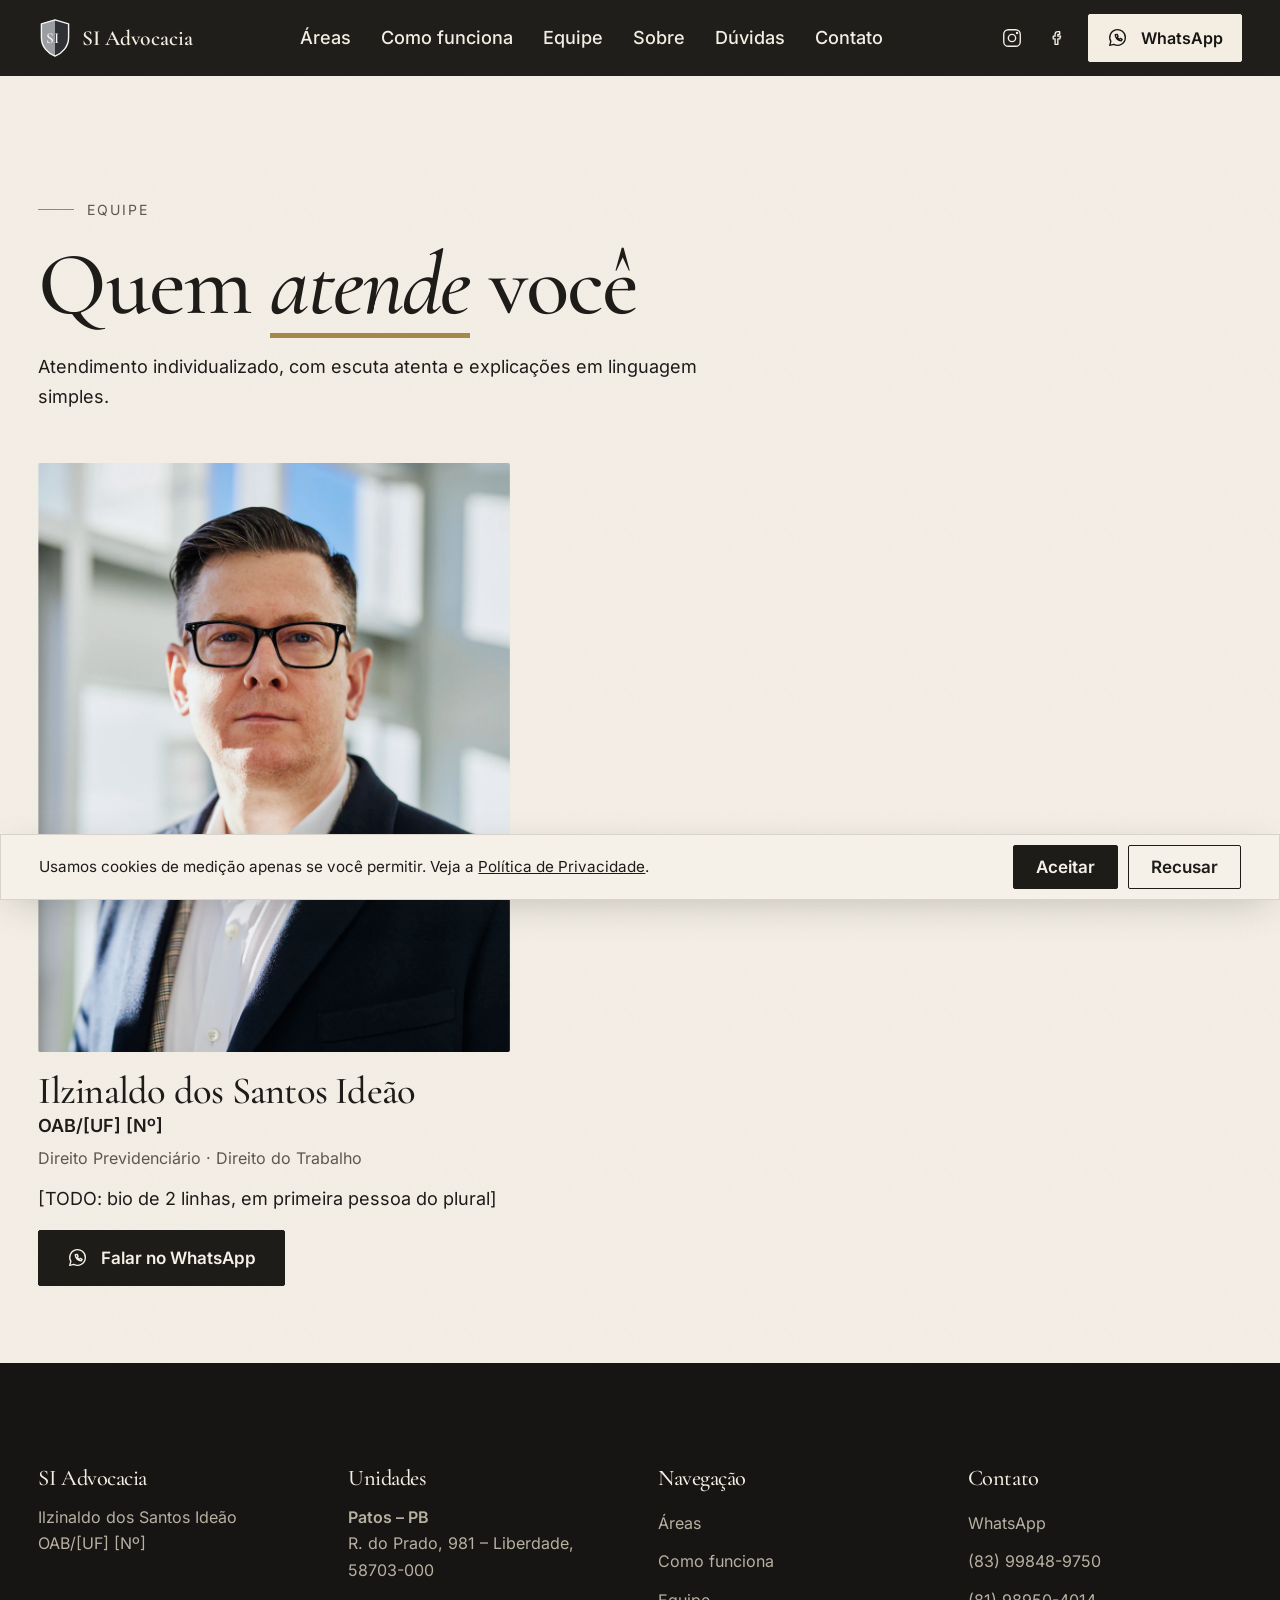
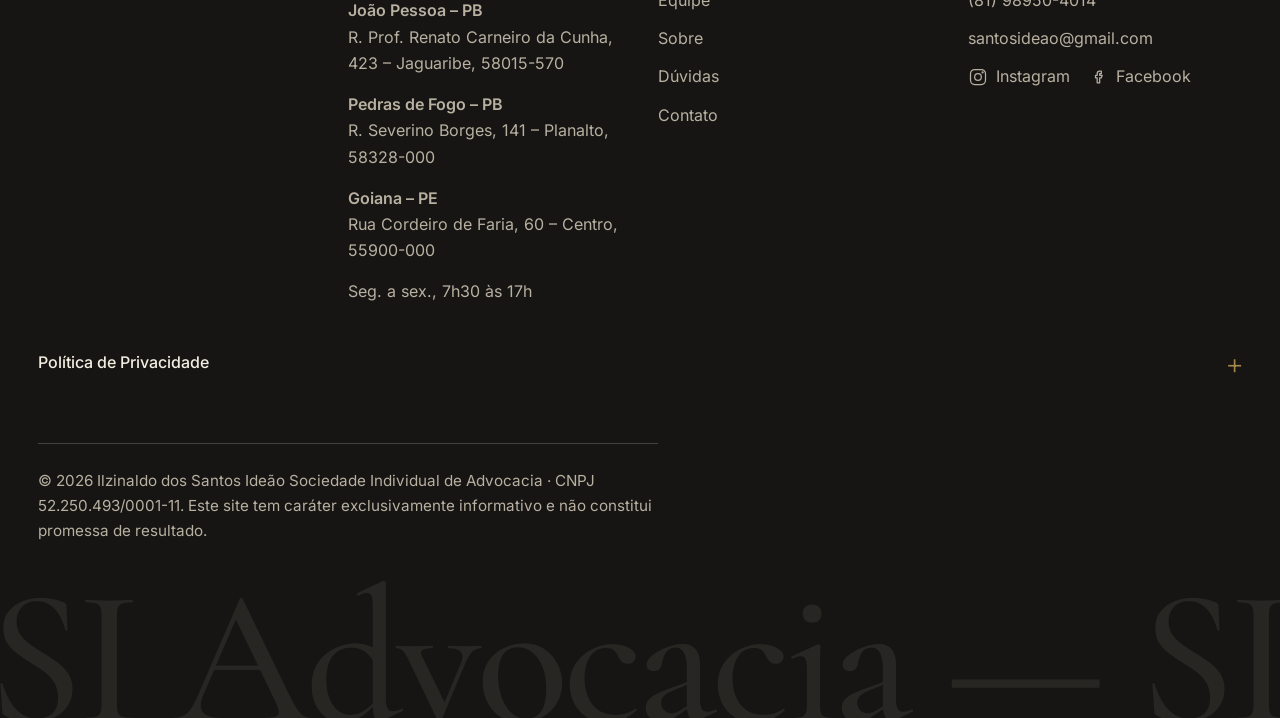
==== commit cc940268: "style: seções cabem na altura da tela Numa tela 1920x960 as seções chegavam a 1233px de altura, mais" ====
--- a/equipe.html
+++ b/equipe.html
@@ -38,7 +38,7 @@
           </p>
         </div>
       </section>
-      <section style="padding-top: 0">
+      <section class="team-list">
         <div class="wrap"><div class="team" id="team"></div></div>
       </section>
     </main>
--- a/css/base.css
+++ b/css/base.css
@@ -7,7 +7,7 @@
 }
 html {
   scroll-behavior: smooth;
-  scroll-padding-top: 84px;
+  scroll-padding-top: 76px; /* altura do cabeçalho: a seção começa logo abaixo dele */
   height: 100%;
 }
 body {
@@ -34,7 +34,7 @@
   line-height: 0.98;
 }
 h2 {
-  font-size: clamp(2rem, 4.5vw + 1rem, 4.5rem);
+  font-size: clamp(2rem, 2.2vw + 1.2rem, 3.6rem);
 }
 h3 {
   font-size: clamp(1.35rem, 1.2vw + 1rem, 1.9rem);
--- a/css/layout.css
+++ b/css/layout.css
@@ -3,11 +3,12 @@
   max-width: 1560px;
   padding-inline: clamp(16px, 3vw, 40px);
 }
+/* ritmo vertical único: todas as seções com o mesmo respiro */
 section {
-  padding-block: clamp(56px, 8vw, 112px);
+  padding-block: clamp(48px, 6vw, 88px);
 }
 h2 {
-  max-width: 18ch;
+  max-width: 22ch;
 }
 header,
 header.solid,
@@ -86,7 +87,10 @@
   padding-bottom: 0;
 }
 .page-h h1 {
-  font-size: clamp(3.5rem, 14vw, 14rem);
+  font-size: clamp(3rem, 7vw, 6.5rem);
+}
+.team-list {
+  padding-top: clamp(32px, 4vw, 56px);
 }
 .team {
   display: grid;
--- a/css/editorial.css
+++ b/css/editorial.css
@@ -17,19 +17,19 @@
 .rows {
   list-style: none;
   padding: 0;
-  margin-top: clamp(32px, 5vw, 64px);
+  margin-top: clamp(24px, 3vw, 40px);
 }
 .row {
   display: grid;
   gap: 12px;
-  padding-block: clamp(24px, 3.5vw, 44px);
+  padding-block: clamp(14px, 1.5vw, 22px);
   border-top: 1px solid var(--line);
 }
 .row:last-child {
   border-bottom: 1px solid var(--line);
 }
 .row h3 {
-  font-size: clamp(2rem, 4.2vw, 4rem);
+  font-size: clamp(1.6rem, 2.4vw, 2.6rem);
   line-height: 1.02;
   transition: transform 0.4s cubic-bezier(0.2, 0.7, 0.2, 1);
 }
@@ -46,7 +46,7 @@
 .bars {
   list-style: none;
   padding: 0;
-  margin-top: clamp(32px, 5vw, 64px);
+  margin-top: clamp(24px, 3vw, 40px);
   display: grid;
   gap: 8px;
 }
@@ -54,7 +54,7 @@
   display: grid;
   gap: 4px;
   align-items: center;
-  padding: clamp(18px, 2.4vw, 28px) clamp(20px, 3vw, 40px);
+  padding: clamp(14px, 1.4vw, 20px) clamp(20px, 3vw, 40px);
   color: #1e1c19;
   border-radius: 2px;
 }
@@ -72,13 +72,13 @@
 }
 .bt {
   font:
-    500 clamp(1.5rem, 2.6vw, 2.4rem) / 1.1 "Cormorant Garamond",
+    500 clamp(1.35rem, 2vw, 2rem) / 1.1 "Cormorant Garamond",
     Georgia,
     serif;
 }
 .bars b {
   font:
-    500 clamp(2.6rem, 6vw, 5rem) / 1 "Cormorant Garamond",
+    500 clamp(2rem, 3.4vw, 3.2rem) / 1 "Cormorant Garamond",
     Georgia,
     serif;
   opacity: 0.55;
--- a/css/home.css
+++ b/css/home.css
@@ -260,21 +260,22 @@
   margin-top: clamp(28px, 4vw, 56px);
 }
 .shot {
-  min-height: 260px;
+  min-height: 220px;
   border-radius: 2px;
   background-color: var(--ph2);
   filter: saturate(0.85) sepia(0.08);
 }
-.shot:not(.has-photo) {
-  display: none;
-}
 @media (min-width: 900px) {
   .photo-grid {
     grid-template-columns: 7fr 5fr;
+    grid-template-rows: 1fr 1fr;
+    height: min(56vh, 520px);
+  }
+  .shot {
+    min-height: 0;
   }
   .s1 {
     grid-row: span 2;
-    min-height: 540px;
   }
 }
 
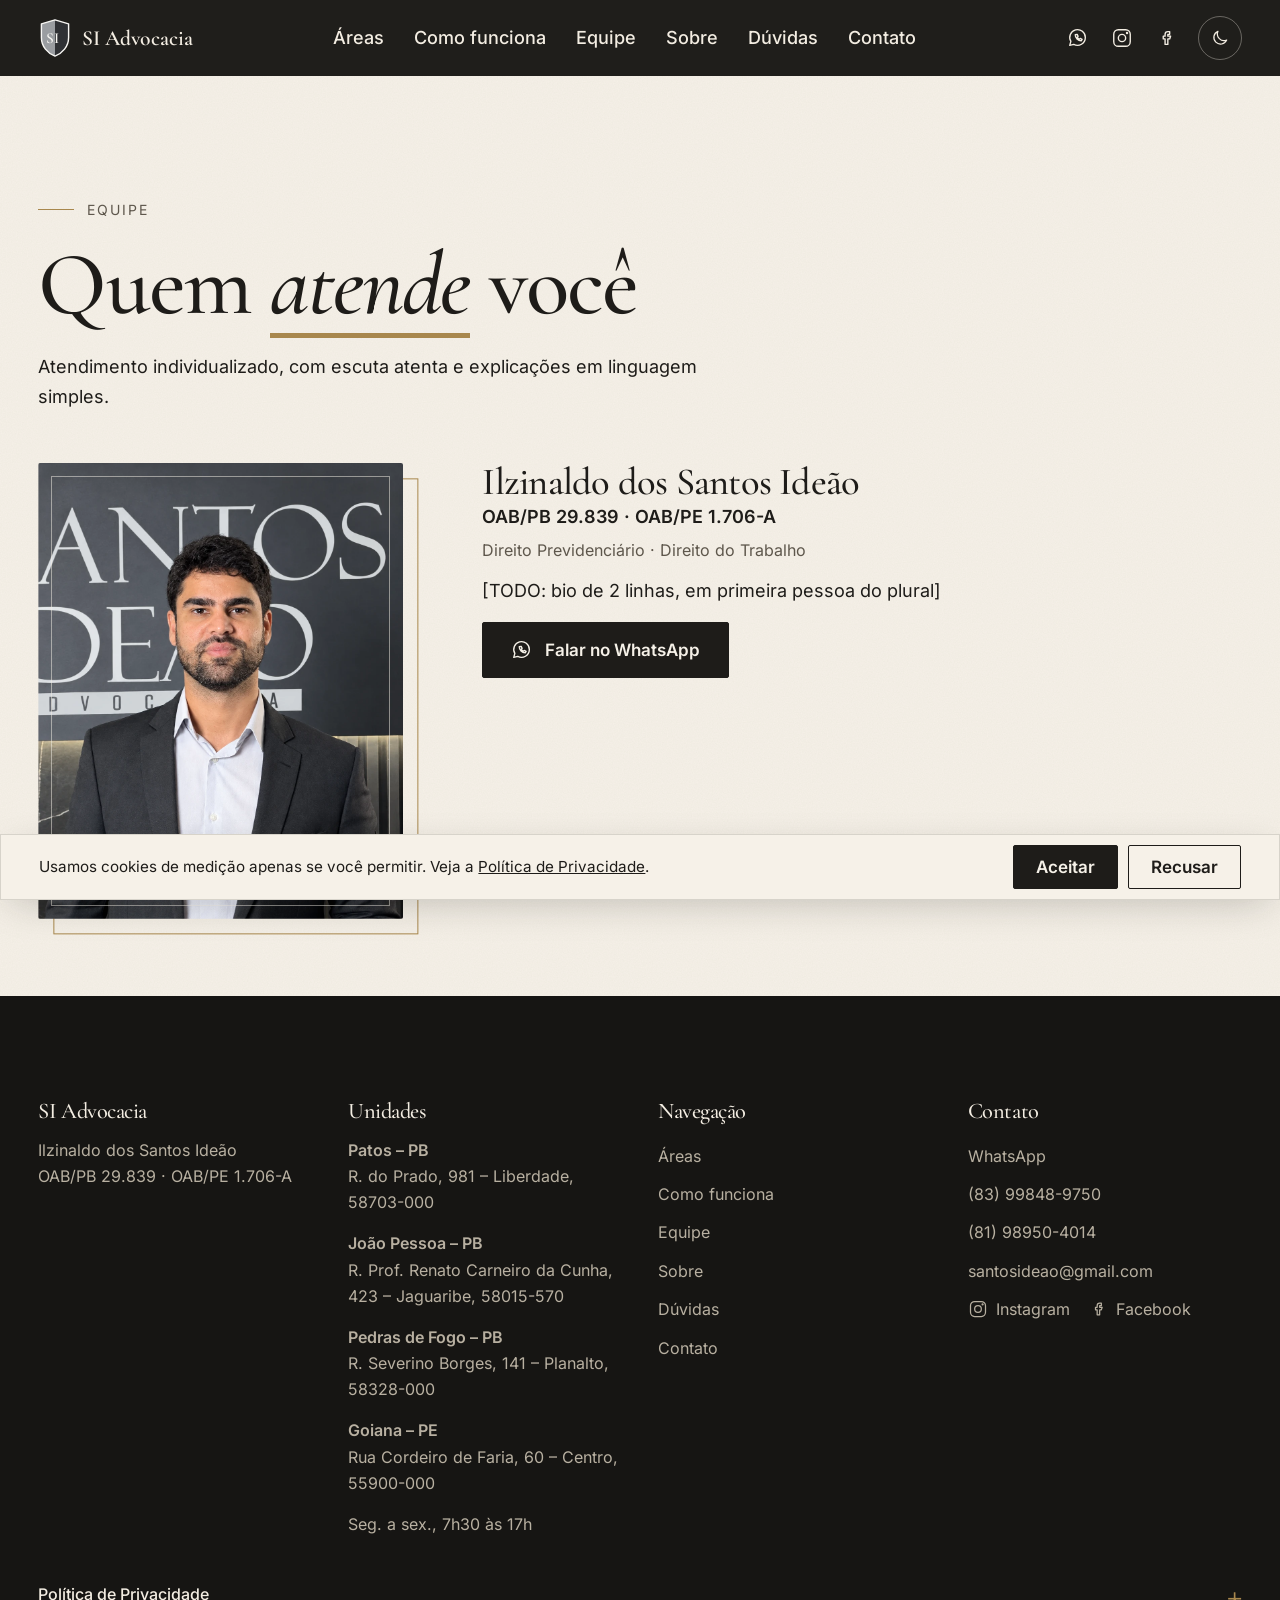
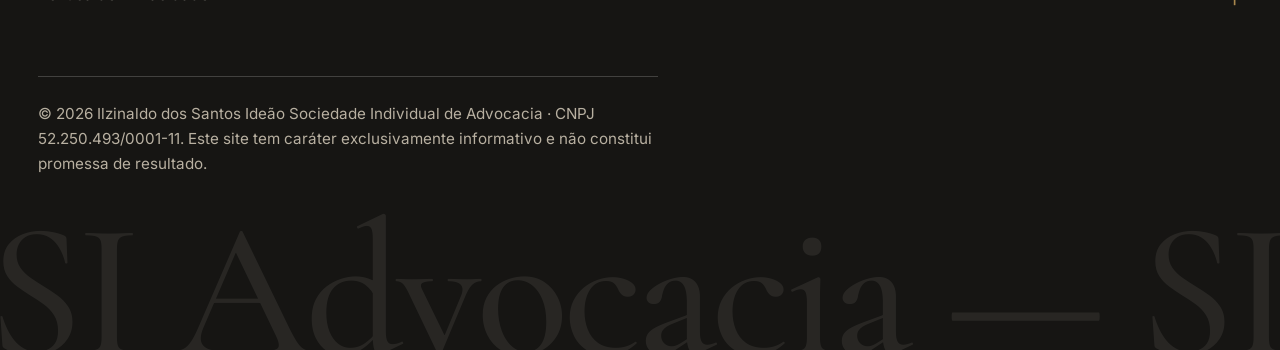
==== commit 4dca925a: "feat: botão para alternar entre tema claro e escuro - Botão redondo de sol/lua no cabeçalho, ao lado" ====
--- a/equipe.html
+++ b/equipe.html
@@ -13,6 +13,11 @@
     <link rel="stylesheet" href="css/fonts.css" />
     <script>
       document.documentElement.classList.add("js");
+      // tema escolhido pelo botão (claro/escuro) aplicado antes de pintar a página
+      try {
+        const tema = localStorage.getItem("tema");
+        if (tema) document.documentElement.dataset.theme = tema;
+      } catch (_) {}
     </script>
     <link rel="stylesheet" href="css/tokens.css" />
     <link rel="stylesheet" href="css/base.css" />
--- a/css/tokens.css
+++ b/css/tokens.css
@@ -10,6 +10,7 @@
   --gold: #a8874d;
   --gold-t: #7a5f2e;
   --line: rgba(30, 28, 25, 0.14);
+  --err: #b3261e;
   --ph1: #efe7d8;
   --ph2: #e2d6bf;
   --ph3: #d2c3a5;
@@ -30,6 +31,7 @@
     --on: #1b1915;
     --gold-t: #cdb27c;
     --line: rgba(243, 237, 226, 0.16);
+    --err: #ff9a92;
     --ph1: #262219;
     --ph2: #2e2a20;
     --ph3: #38332a;
@@ -46,6 +48,7 @@
   --on: #1b1915;
   --gold-t: #cdb27c;
   --line: rgba(243, 237, 226, 0.16);
+  --err: #ff9a92;
   --ph1: #262219;
   --ph2: #2e2a20;
   --ph3: #38332a;
--- a/css/sections.css
+++ b/css/sections.css
@@ -241,12 +241,7 @@
 .sob p + p {
   margin-top: 1rem;
 }
-@media (min-width: 900px) {
-  .sob {
-    grid-template-columns: 5fr 6fr;
-    gap: 80px;
-  }
-}
+
 /* faq */
 details {
   border-top: 1px solid var(--line);
@@ -320,14 +315,9 @@
   min-height: 120px;
 }
 .err {
-  color: #b3261e;
+  color: var(--err);
   font-size: 1rem;
   min-height: 0;
-}
-@media (prefers-color-scheme: dark) {
-  .err {
-    color: #ff9a92;
-  }
 }
 .chk {
   display: flex;
--- a/css/layout.css
+++ b/css/layout.css
@@ -28,7 +28,7 @@
   text-decoration: none;
   font-size: 1rem;
 }
-@media (min-width: 1180px) {
+@media (min-width: 1024px) {
   header .soc {
     display: flex;
   }
@@ -96,8 +96,10 @@
   display: grid;
   gap: clamp(24px, 4vw, 56px);
 }
+.mem .frame {
+  margin-bottom: 1.6rem;
+}
 .mem .ph {
-  margin-bottom: 1.2rem;
   max-width: none;
 }
 .mem h2 {
@@ -127,22 +129,25 @@
   .pil > div:nth-child(3) {
     grid-column: span 5;
   }
-  .sob {
-    grid-template-columns: 7fr 5fr;
-    gap: clamp(32px, 6vw, 96px);
-  }
   .ph {
     max-width: none;
   }
-  .team {
-    grid-template-columns: repeat(12, 1fr);
-  }
+  /* cada membro em linha: foto ao lado do texto, cabe na altura da tela */
   .mem {
-    grid-column: span 5;
-  }
-  .mem:nth-child(even) {
-    grid-column: 8 / span 5;
-    margin-top: 80px;
+    display: grid;
+    grid-template-columns: minmax(260px, 380px) 1fr;
+    column-gap: clamp(32px, 5vw, 72px);
+    align-items: start;
+  }
+  .mem .frame {
+    grid-row: 1 / span 6;
+    margin-bottom: 0;
+  }
+  .mem > :not(.frame) {
+    grid-column: 2;
+  }
+  .mem > .btn {
+    justify-self: start;
   }
 }
 
@@ -181,3 +186,37 @@
   transform: translateY(140%);
   visibility: hidden;
 }
+
+/* Botão de tema (claro/escuro) no cabeçalho: mostra o sol no escuro e a lua no claro */
+.tg {
+  display: inline-grid;
+  place-items: center;
+  width: 44px;
+  height: 44px;
+  padding: 0;
+  border: 1.5px solid rgba(243, 237, 226, 0.35);
+  border-radius: 50%;
+  background: transparent;
+  color: inherit;
+  cursor: pointer;
+  transition:
+    border-color 0.3s,
+    transform 0.3s;
+}
+.tg:hover {
+  border-color: var(--gold);
+  transform: rotate(-12deg);
+}
+.tg svg {
+  grid-area: 1 / 1;
+  width: 20px;
+  height: 20px;
+  transition:
+    opacity 0.3s,
+    transform 0.4s;
+}
+.tg[aria-pressed="true"] .moon,
+.tg[aria-pressed="false"] .sun {
+  opacity: 0;
+  transform: scale(0.6) rotate(-45deg);
+}
--- a/css/editorial.css
+++ b/css/editorial.css
@@ -100,7 +100,7 @@
   }
   .row .link {
     justify-self: end;
-    text-align: right;
+    white-space: nowrap;
   }
   .bars li {
     grid-template-columns: 4fr 5fr 2fr;
--- a/css/home.css
+++ b/css/home.css
@@ -120,19 +120,21 @@
 .sit-btn {
   display: grid;
   gap: 4px;
-  min-height: 84px;
-  padding: 18px 22px;
+  min-height: 76px;
+  padding: 16px 22px;
   text-align: left;
   font: inherit;
   color: var(--ink);
   background: var(--bg);
   border: 1.5px solid var(--line);
   border-radius: 2px;
+  box-shadow: inset 0 0 0 var(--gold);
   cursor: pointer;
   transition:
-    background 0.25s,
-    color 0.25s,
-    transform 0.25s;
+    background 0.35s,
+    border-color 0.35s,
+    box-shadow 0.35s,
+    transform 0.35s;
 }
 .sit-btn b {
   font:
@@ -148,19 +150,42 @@
   transform: translateX(6px);
 }
 .sit-btn[aria-pressed="true"] {
-  background: var(--ink);
-  color: var(--bg);
-  border-color: var(--ink);
-}
-.sit-btn[aria-pressed="true"] span {
-  color: inherit;
-  opacity: 0.8;
-}
+  background: var(--bg-alt);
+  border-color: var(--gold);
+  box-shadow: inset 4px 0 0 var(--gold);
+}
+.sit-panels {
+  display: grid;
+}
+/* painéis empilhados na mesma célula: a troca é um fade, sem mudar a altura da página */
 .sit-panel {
-  padding: clamp(24px, 4vw, 48px);
+  grid-area: 1 / 1;
+  opacity: 0;
+  visibility: hidden;
+  transform: translateY(10px);
+  transition:
+    opacity 0.4s,
+    transform 0.4s cubic-bezier(0.2, 0.7, 0.2, 1),
+    visibility 0s 0.4s;
+  padding: clamp(24px, 3vw, 40px);
   background: var(--bg-alt);
   border-top: 3px solid var(--gold);
   border-radius: 2px;
+}
+.sit-panel.on {
+  opacity: 1;
+  visibility: visible;
+  transform: none;
+  transition-delay: 0s;
+}
+.sit-panel .btn {
+  background: transparent;
+  color: var(--ink);
+  border-color: var(--gold);
+}
+.sit-panel .btn:hover {
+  background: color-mix(in srgb, var(--gold) 14%, transparent);
+  box-shadow: none;
 }
 .sit-panel h3 {
   margin-bottom: 0.8rem;
@@ -282,14 +307,6 @@
 
 
 /* ---------- Contato ---------- */
-#contato {
-  padding-block: clamp(48px, 6vw, 88px);
-}
-.ct {
-  gap: clamp(28px, 4vw, 64px);
-  margin-top: clamp(24px, 3vw, 40px);
-  align-items: start;
-}
 .cform {
   display: grid;
   grid-template-columns: 1fr;
@@ -343,32 +360,7 @@
   min-height: 0;
   font-weight: 600;
 }
-.cinfo dl {
-  display: grid;
-  gap: 16px;
-}
-.cinfo dt {
-  font-size: 0.85rem;
-  letter-spacing: 0.12em;
-  text-transform: uppercase;
-  color: var(--soft);
-}
-.cinfo dd {
-  margin: 2px 0 0;
-}
-.cinfo dd a {
-  color: var(--accent);
-  font-weight: 600;
-}
-.cinfo .map {
-  aspect-ratio: 16 / 9;
-  margin: 20px 0 8px;
-}
-
-@media (min-width: 900px) {
-  .ct {
-    grid-template-columns: 7fr 5fr;
-  }
+@media (min-width: 900px) {
   .cform {
     grid-template-columns: 1fr 1fr;
   }
@@ -389,24 +381,8 @@
   }
 }
 
-/* WhatsApp no cabeçalho (computador) e no menu (celular) */
-.hwa {
-  display: none;
-  background: #f3ede2;
-  color: #161513;
-  border-color: #f3ede2;
-}
 header :focus-visible {
   outline-color: #f3ede2;
-}
-@media (min-width: 900px) {
-  .hwa {
-    display: inline-flex;
-  }
-}
-#mp .mwa {
-  justify-content: center;
-  margin-top: 20px;
 }
 
 /* Situações: seta indica que o cartão é clicável */
@@ -430,7 +406,6 @@
 .sit-btn:hover i,
 .sit-btn[aria-pressed="true"] i {
   transform: translateX(4px);
-  color: inherit;
 }
 .sit-panel {
   scroll-margin-top: 96px;
@@ -445,23 +420,147 @@
 }
 
 /* Formulário: dicas curtas abaixo dos campos */
-.hint {
-  margin-top: 6px;
-  font-size: 0.95rem;
-  color: var(--soft);
-}
 .opt {
   font-weight: 400;
   color: var(--soft);
 }
-.cform-actions .hint {
-  flex-basis: 100%;
+.cform [aria-invalid="true"] {
+  border-color: var(--err);
+  border-width: 2px;
+}
+
+/* ---------- Sobre: foto alinhada à altura do texto ---------- */
+.sob {
+  align-items: center;
+}
+.sob .frame {
+  max-width: 340px;
+}
+.sob .ph {
+  background-position: center 20%;
+}
+.sob .oab {
+  display: block;
+  width: fit-content;
+  max-width: 100%;
+}
+@media (min-width: 900px) {
+  .sob {
+    grid-template-columns: minmax(0, 4fr) 7fr;
+    gap: clamp(40px, 6vw, 96px);
+  }
+  /* largura limitada pela coluna e pela altura da tela (4:5 de no máx. 68vh) */
+  .sob .frame {
+    width: calc(100% - var(--off));
+    max-width: calc(min(68vh, 600px) * 0.8);
+    justify-self: end;
+  }
+}
+
+/* ---------- Dúvidas: título à esquerda, perguntas à direita ---------- */
+@media (min-width: 900px) {
+  #duvidas .wrap {
+    display: grid;
+    grid-template-columns: 5fr 7fr;
+    column-gap: clamp(32px, 5vw, 96px);
+    align-items: start;
+  }
+  #duvidas .lab,
+  #duvidas h2 {
+    grid-column: 1;
+  }
+  #duvidas .faq {
+    grid-column: 2;
+    grid-row: 1 / span 2;
+    margin-top: 0;
+  }
+}
+
+/* ---------- Contato: informações à esquerda, formulário à direita ---------- */
+.ct {
+  display: grid;
+  gap: clamp(32px, 5vw, 96px);
   margin-top: 0;
 }
-.cform [aria-invalid="true"] {
-  border-color: #b3261e;
-  border-width: 2px;
-}
-.cinfo .btn {
-  margin-top: 20px;
-}
+.ct-lead {
+  color: var(--soft);
+  margin: 1.2rem 0 2rem;
+  max-width: 40ch;
+}
+.ct-list {
+  list-style: none;
+  padding: 0;
+  display: grid;
+  gap: 20px;
+}
+.ct-list li {
+  display: flex;
+  gap: 14px;
+  align-items: flex-start;
+}
+.ct-list svg {
+  flex: none;
+  width: 24px;
+  height: 24px;
+  color: var(--gold-t);
+  margin-top: 2px;
+}
+.ct-list a {
+  font-weight: 600;
+  color: var(--ink);
+  text-underline-offset: 3px;
+}
+.ct .map {
+  margin-top: 24px;
+}
+.cform {
+  gap: 20px;
+}
+@media (min-width: 900px) {
+  .ct {
+    grid-template-columns: 5fr 7fr;
+    align-items: start;
+  }
+}
+
+/* ---------- Moldura das fotos de pessoas (Sobre e Equipe) ----------
+   Linha dourada deslocada atrás da foto + filete claro por dentro. As linhas
+   aparecem junto com a foto (quando ela recebe .in da animação de revelar). */
+.frame {
+  --off: clamp(10px, 1.2vw, 16px);
+  position: relative;
+  isolation: isolate;
+  margin-right: var(--off);
+  margin-bottom: var(--off);
+}
+.frame::before,
+.frame::after {
+  content: "";
+  position: absolute;
+  pointer-events: none;
+  opacity: 0;
+}
+.frame::before {
+  inset: 0;
+  z-index: -1;
+  border: 1px solid var(--gold);
+  transition:
+    opacity 0.6s 0.3s,
+    transform 0.9s 0.3s cubic-bezier(0.2, 0.7, 0.2, 1);
+}
+.frame::after {
+  inset: clamp(8px, 1vw, 14px);
+  border: 1px solid rgba(246, 241, 232, 0.5);
+  transition: opacity 0.6s 0.6s;
+}
+.frame:has(.in)::before {
+  opacity: 1;
+  transform: translate(var(--off), var(--off));
+}
+.frame:has(.in)::after {
+  opacity: 1;
+}
+.frame .ph {
+  display: block;
+  width: 100%;
+}
